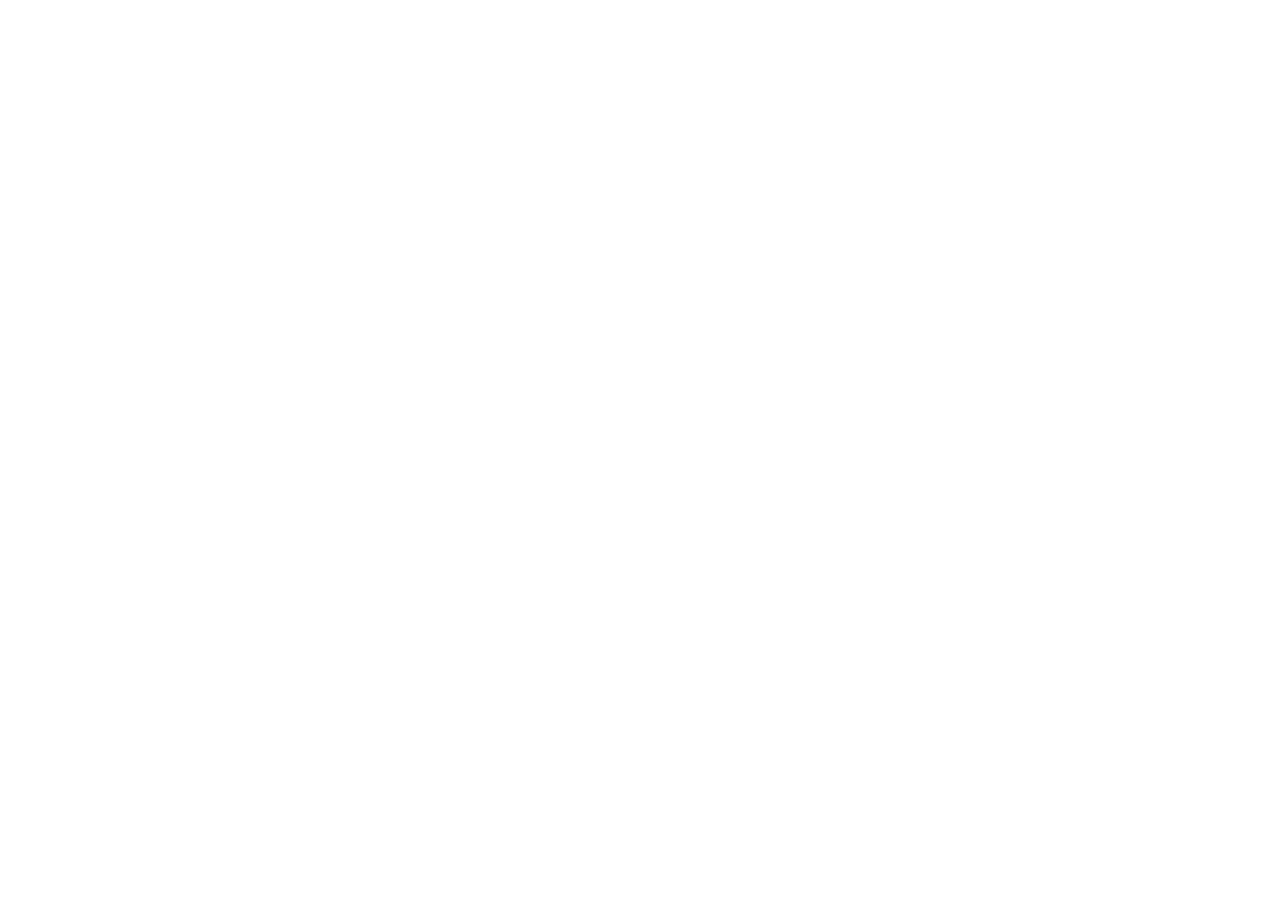
==== index.html @ e9540179 "完成了登录和注册功能的开发" ====
<!DOCTYPE html>
<html lang="en">
<head>
    <meta charset="UTF-8">
    <meta http-equiv="X-UA-Compatible" content="IE=edge">
    <meta name="viewport" content="width=device-width, initial-scale=1.0">
    <title>Document</title>
</head>
<body>
    
</body>
</html>
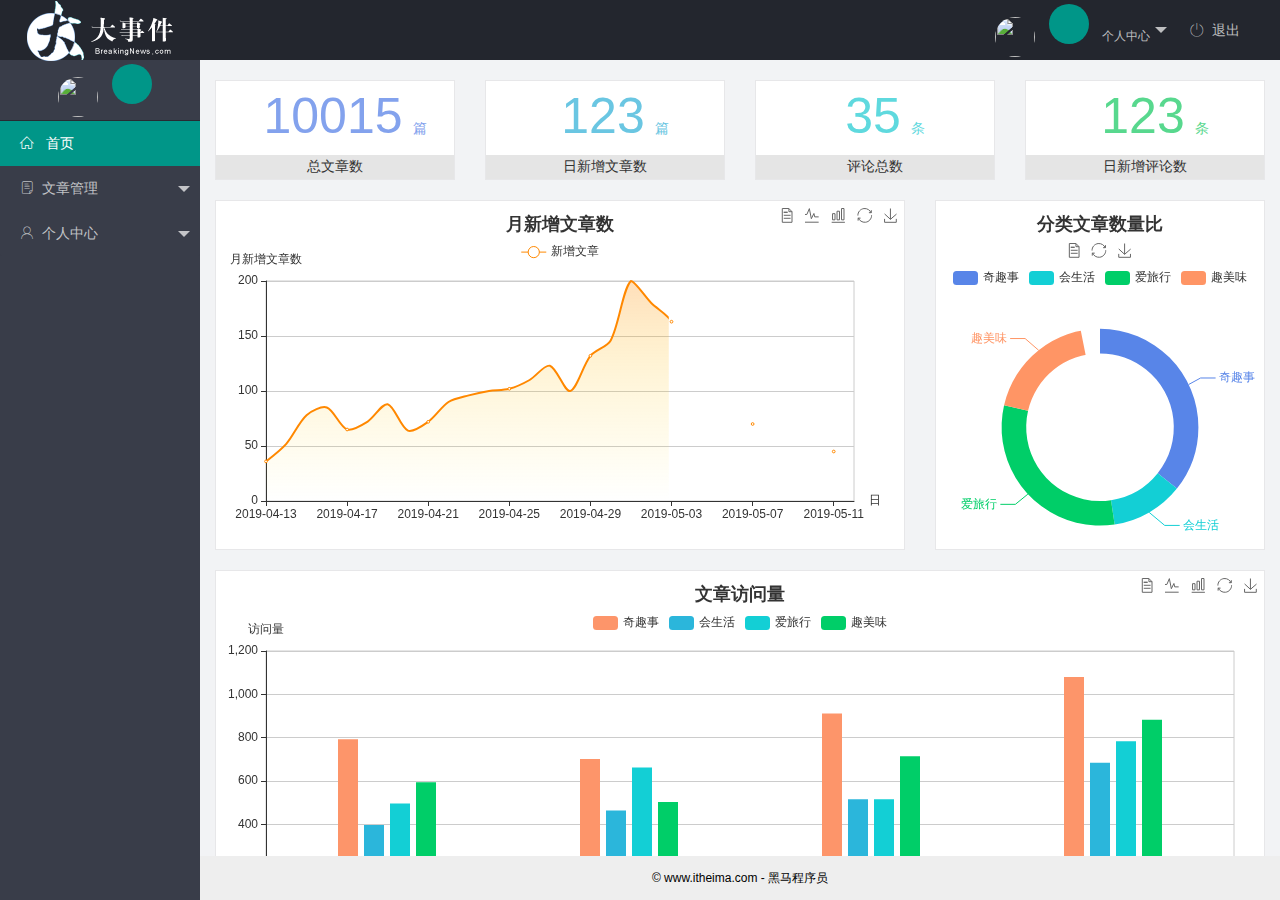
==== commit ee8717e5: "完成了后台主页开发功能" ====
--- a/index.html
+++ b/index.html
@@ -1,12 +1,100 @@
 <!DOCTYPE html>
 <html lang="en">
+
 <head>
     <meta charset="UTF-8">
     <meta http-equiv="X-UA-Compatible" content="IE=edge">
     <meta name="viewport" content="width=device-width, initial-scale=1.0">
-    <title>Document</title>
+    <title>后台主页</title>
+    <!-- 引入字体图标样式表 -->
+    <link rel="stylesheet" href="/assets/fonts/iconfont.css" />
+    <!-- 导入layui的样式表 -->
+    <link rel="stylesheet" href="/assets/lib/layui/css/layui.css" />
+    <!-- 导入自己的样式表 -->
+    <link rel="stylesheet" href="/assets/css/index.css" />
 </head>
+
 <body>
-    
+    <div class="layui-layout layui-layout-admin">
+        <div class="layui-header">
+            <div class="layui-logo ">
+                <img src="/assets/images/logo.png" alt="" />
+            </div>
+            <!-- 头部区域（可配合layui 已有的水平导航） -->
+            <ul class="layui-nav layui-layout-right">
+                <li class="layui-nav-item layui-hide layui-show-md-inline-block">
+                    <a href="javascript:;" class="userinfo">
+                        <img src="//tva1.sinaimg.cn/crop.0.0.118.118.180/5db11ff4gw1e77d3nqrv8j203b03cweg.jpg"
+                            class="layui-nav-img">
+                            <span class="text-avatar"></span>
+                        个人中心
+                    </a>
+                    <dl class="layui-nav-child">
+                        <dd><a href="">基本资料</a></dd>
+                        <dd><a href="">更换头像</a></dd>
+                        <dd><a href="">重置密码</a></dd>
+                    </dl>
+                </li>
+                <li class="layui-nav-item" lay-header-event="menuRight" lay-unselect>
+                    <a href="javascript:;" id="btnLogout"> <span class="iconfont icon-tuichu"></span>退出</a>
+                </li>
+            </ul>
+        </div>
+
+        <div class="layui-side layui-bg-black">
+            <div class="layui-side-scroll">
+                <!-- 一定要放到里面 -->
+                <div href="javascript:;" class="userinfo">
+                    <img src="//tva1.sinaimg.cn/crop.0.0.118.118.180/5db11ff4gw1e77d3nqrv8j203b03cweg.jpg"
+                        class="layui-nav-img">
+                        <span class="text-avatar"></span>
+                    <span id="welcome"></span>
+                </div> 
+                <!-- 左侧导航区域（可配合layui已有的垂直导航） -->
+                <ul class="layui-nav layui-nav-tree" lay-shrink="all">
+                    <li class="layui-nav-item layui-this">
+                        <a href="/home/dashboard.html" target="fm">
+                            <span class="iconfont icon-home"></span>
+                            首页</a>
+                    </li>
+                    <li class="layui-nav-item">
+                        <a class="" href="javascript:;"><span class="iconfont icon-16"></span>文章管理</a>
+                        <dl class="layui-nav-child">
+                            <dd><a href="javascript:;"><i class="layui-icon layui-icon-app"></i> 文章类别</a></dd>
+                            <dd><a href="javascript:;"><i class="layui-icon layui-icon-app"></i> 文章列表</a></dd>
+                            <dd><a href="javascript:;"><i class="layui-icon layui-icon-app"></i> 发表文章</a></dd>
+                        </dl>
+                    </li>
+                    <li class="layui-nav-item">
+                        <a href="javascript:;"><span class="iconfont icon-user"></span>个人中心</a>
+                        <dl class="layui-nav-child">
+                            <dd><a href="javascript:;"><i class="layui-icon layui-icon-app"></i> 基本资料</a></dd>
+                            <dd><a href="javascript:;"><i class="layui-icon layui-icon-app"></i> 更换头像</a></dd>
+                            <dd><a href="javascript:;"><i class="layui-icon layui-icon-app"></i> 重置密码</a></dd>
+                        </dl>
+                    </li>
+                </ul>
+            </div>
+        </div>
+
+        <div class="layui-body">
+            <!-- 内容主体区域 -->
+            <iframe name="fm" src="/home/dashboard.html" frameborder="0"></iframe>
+        </div>
+
+        <div class="layui-footer">
+            <!-- 底部固定区域 -->
+            © www.itheima.com - 黑马程序员
+        </div>
+    </div>
+    <!-- 导入layui的js 脚本支持 -->
+    <script src="/assets/lib/layui/layui.all.js"></script>
+    <!-- 导入jquery.js -->
+    <script src="/assets/lib/jquery.js"></script>
+    <!-- 导入baseAPI.JS -->
+    <script src="/assets/js/baseAPI.js"></script>
+    <!-- 导入自己的js -->
+    <script src="/assets/js/index.js"></script>
 </body>
+
 </html>--- a/assets/fonts/iconfont.css
+++ b/assets/fonts/iconfont.css
@@ -0,0 +1,37 @@
+@font-face {font-family: "iconfont";
+  src: url('iconfont.eot?t=1576139966484'); /* IE9 */
+  src: url('iconfont.eot?t=1576139966484#iefix') format('embedded-opentype'), /* IE6-IE8 */
+  url('[data-uri]') format('woff2'),
+  url('iconfont.woff?t=1576139966484') format('woff'),
+  url('iconfont.ttf?t=1576139966484') format('truetype'), /* chrome, firefox, opera, Safari, Android, iOS 4.2+ */
+  url('iconfont.svg?t=1576139966484#iconfont') format('svg'); /* iOS 4.1- */
+}
+
+.iconfont {
+  font-family: "iconfont" !important;
+  font-size: 16px;
+  font-style: normal;
+  -webkit-font-smoothing: antialiased;
+  -moz-osx-font-smoothing: grayscale;
+}
+
+.icon-home:before {
+  content: "\e6a9";
+}
+
+.icon-user:before {
+  content: "\e614";
+}
+
+.icon-pinglun:before {
+  content: "\e616";
+}
+
+.icon-tuichu:before {
+  content: "\e865";
+}
+
+.icon-16:before {
+  content: "\e615";
+}
+
--- a/assets/lib/layui/css/layui.css
+++ b/assets/lib/layui/css/layui.css
@@ -0,0 +1,2 @@
+/** layui-v2.5.5 MIT License By https://www.layui.com */
+ .layui-inline,img{display:inline-block;vertical-align:middle}h1,h2,h3,h4,h5,h6{font-weight:400}.layui-edge,.layui-header,.layui-inline,.layui-main{position:relative}.layui-body,.layui-edge,.layui-elip{overflow:hidden}.layui-btn,.layui-edge,.layui-inline,img{vertical-align:middle}.layui-btn,.layui-disabled,.layui-icon,.layui-unselect{-moz-user-select:none;-webkit-user-select:none;-ms-user-select:none}.layui-elip,.layui-form-checkbox span,.layui-form-pane .layui-form-label{text-overflow:ellipsis;white-space:nowrap}.layui-breadcrumb,.layui-tree-btnGroup{visibility:hidden}blockquote,body,button,dd,div,dl,dt,form,h1,h2,h3,h4,h5,h6,input,li,ol,p,pre,td,textarea,th,ul{margin:0;padding:0;-webkit-tap-highlight-color:rgba(0,0,0,0)}a:active,a:hover{outline:0}img{border:none}li{list-style:none}table{border-collapse:collapse;border-spacing:0}h4,h5,h6{font-size:100%}button,input,optgroup,option,select,textarea{font-family:inherit;font-size:inherit;font-style:inherit;font-weight:inherit;outline:0}pre{white-space:pre-wrap;white-space:-moz-pre-wrap;white-space:-pre-wrap;white-space:-o-pre-wrap;word-wrap:break-word}body{line-height:24px;font:14px Helvetica Neue,Helvetica,PingFang SC,Tahoma,Arial,sans-serif}hr{height:1px;margin:10px 0;border:0;clear:both}a{color:#333;text-decoration:none}a:hover{color:#777}a cite{font-style:normal;*cursor:pointer}.layui-border-box,.layui-border-box *{box-sizing:border-box}.layui-box,.layui-box *{box-sizing:content-box}.layui-clear{clear:both;*zoom:1}.layui-clear:after{content:'\20';clear:both;*zoom:1;display:block;height:0}.layui-inline{*display:inline;*zoom:1}.layui-edge{display:inline-block;width:0;height:0;border-width:6px;border-style:dashed;border-color:transparent}.layui-edge-top{top:-4px;border-bottom-color:#999;border-bottom-style:solid}.layui-edge-right{border-left-color:#999;border-left-style:solid}.layui-edge-bottom{top:2px;border-top-color:#999;border-top-style:solid}.layui-edge-left{border-right-color:#999;border-right-style:solid}.layui-disabled,.layui-disabled:hover{color:#d2d2d2!important;cursor:not-allowed!important}.layui-circle{border-radius:100%}.layui-show{display:block!important}.layui-hide{display:none!important}@font-face{font-family:layui-icon;src:url(../font/iconfont.eot?v=250);src:url(../font/iconfont.eot?v=250#iefix) format('embedded-opentype'),url(../font/iconfont.woff2?v=250) format('woff2'),url(../font/iconfont.woff?v=250) format('woff'),url(../font/iconfont.ttf?v=250) format('truetype'),url(../font/iconfont.svg?v=250#layui-icon) format('svg')}.layui-icon{font-family:layui-icon!important;font-size:16px;font-style:normal;-webkit-font-smoothing:antialiased;-moz-osx-font-smoothing:grayscale}.layui-icon-reply-fill:before{content:"\e611"}.layui-icon-set-fill:before{content:"\e614"}.layui-icon-menu-fill:before{content:"\e60f"}.layui-icon-search:before{content:"\e615"}.layui-icon-share:before{content:"\e641"}.layui-icon-set-sm:before{content:"\e620"}.layui-icon-engine:before{content:"\e628"}.layui-icon-close:before{content:"\1006"}.layui-icon-close-fill:before{content:"\1007"}.layui-icon-chart-screen:before{content:"\e629"}.layui-icon-star:before{content:"\e600"}.layui-icon-circle-dot:before{content:"\e617"}.layui-icon-chat:before{content:"\e606"}.layui-icon-release:before{content:"\e609"}.layui-icon-list:before{content:"\e60a"}.layui-icon-chart:before{content:"\e62c"}.layui-icon-ok-circle:before{content:"\1005"}.layui-icon-layim-theme:before{content:"\e61b"}.layui-icon-table:before{content:"\e62d"}.layui-icon-right:before{content:"\e602"}.layui-icon-left:before{content:"\e603"}.layui-icon-cart-simple:before{content:"\e698"}.layui-icon-face-cry:before{content:"\e69c"}.layui-icon-face-smile:before{content:"\e6af"}.layui-icon-survey:before{content:"\e6b2"}.layui-icon-tree:before{content:"\e62e"}.layui-icon-upload-circle:before{content:"\e62f"}.layui-icon-add-circle:before{content:"\e61f"}.layui-icon-download-circle:before{content:"\e601"}.layui-icon-templeate-1:before{content:"\e630"}.layui-icon-util:before{content:"\e631"}.layui-icon-face-surprised:before{content:"\e664"}.layui-icon-edit:before{content:"\e642"}.layui-icon-speaker:before{content:"\e645"}.layui-icon-down:before{content:"\e61a"}.layui-icon-file:before{content:"\e621"}.layui-icon-layouts:before{content:"\e632"}.layui-icon-rate-half:before{content:"\e6c9"}.layui-icon-add-circle-fine:before{content:"\e608"}.layui-icon-prev-circle:before{content:"\e633"}.layui-icon-read:before{content:"\e705"}.layui-icon-404:before{content:"\e61c"}.layui-icon-carousel:before{content:"\e634"}.layui-icon-help:before{content:"\e607"}.layui-icon-code-circle:before{content:"\e635"}.layui-icon-water:before{content:"\e636"}.layui-icon-username:before{content:"\e66f"}.layui-icon-find-fill:before{content:"\e670"}.layui-icon-about:before{content:"\e60b"}.layui-icon-location:before{content:"\e715"}.layui-icon-up:before{content:"\e619"}.layui-icon-pause:before{content:"\e651"}.layui-icon-date:before{content:"\e637"}.layui-icon-layim-uploadfile:before{content:"\e61d"}.layui-icon-delete:before{content:"\e640"}.layui-icon-play:before{content:"\e652"}.layui-icon-top:before{content:"\e604"}.layui-icon-friends:before{content:"\e612"}.layui-icon-refresh-3:before{content:"\e9aa"}.layui-icon-ok:before{content:"\e605"}.layui-icon-layer:before{content:"\e638"}.layui-icon-face-smile-fine:before{content:"\e60c"}.layui-icon-dollar:before{content:"\e659"}.layui-icon-group:before{content:"\e613"}.layui-icon-layim-download:before{content:"\e61e"}.layui-icon-picture-fine:before{content:"\e60d"}.layui-icon-link:before{content:"\e64c"}.layui-icon-diamond:before{content:"\e735"}.layui-icon-log:before{content:"\e60e"}.layui-icon-rate-solid:before{content:"\e67a"}.layui-icon-fonts-del:before{content:"\e64f"}.layui-icon-unlink:before{content:"\e64d"}.layui-icon-fonts-clear:before{content:"\e639"}.layui-icon-triangle-r:before{content:"\e623"}.layui-icon-circle:before{content:"\e63f"}.layui-icon-radio:before{content:"\e643"}.layui-icon-align-center:before{content:"\e647"}.layui-icon-align-right:before{content:"\e648"}.layui-icon-align-left:before{content:"\e649"}.layui-icon-loading-1:before{content:"\e63e"}.layui-icon-return:before{content:"\e65c"}.layui-icon-fonts-strong:before{content:"\e62b"}.layui-icon-upload:before{content:"\e67c"}.layui-icon-dialogue:before{content:"\e63a"}.layui-icon-video:before{content:"\e6ed"}.layui-icon-headset:before{content:"\e6fc"}.layui-icon-cellphone-fine:before{content:"\e63b"}.layui-icon-add-1:before{content:"\e654"}.layui-icon-face-smile-b:before{content:"\e650"}.layui-icon-fonts-html:before{content:"\e64b"}.layui-icon-form:before{content:"\e63c"}.layui-icon-cart:before{content:"\e657"}.layui-icon-camera-fill:before{content:"\e65d"}.layui-icon-tabs:before{content:"\e62a"}.layui-icon-fonts-code:before{content:"\e64e"}.layui-icon-fire:before{content:"\e756"}.layui-icon-set:before{content:"\e716"}.layui-icon-fonts-u:before{content:"\e646"}.layui-icon-triangle-d:before{content:"\e625"}.layui-icon-tips:before{content:"\e702"}.layui-icon-picture:before{content:"\e64a"}.layui-icon-more-vertical:before{content:"\e671"}.layui-icon-flag:before{content:"\e66c"}.layui-icon-loading:before{content:"\e63d"}.layui-icon-fonts-i:before{content:"\e644"}.layui-icon-refresh-1:before{content:"\e666"}.layui-icon-rmb:before{content:"\e65e"}.layui-icon-home:before{content:"\e68e"}.layui-icon-user:before{content:"\e770"}.layui-icon-notice:before{content:"\e667"}.layui-icon-login-weibo:before{content:"\e675"}.layui-icon-voice:before{content:"\e688"}.layui-icon-upload-drag:before{content:"\e681"}.layui-icon-login-qq:before{content:"\e676"}.layui-icon-snowflake:before{content:"\e6b1"}.layui-icon-file-b:before{content:"\e655"}.layui-icon-template:before{content:"\e663"}.layui-icon-auz:before{content:"\e672"}.layui-icon-console:before{content:"\e665"}.layui-icon-app:before{content:"\e653"}.layui-icon-prev:before{content:"\e65a"}.layui-icon-website:before{content:"\e7ae"}.layui-icon-next:before{content:"\e65b"}.layui-icon-component:before{content:"\e857"}.layui-icon-more:before{content:"\e65f"}.layui-icon-login-wechat:before{content:"\e677"}.layui-icon-shrink-right:before{content:"\e668"}.layui-icon-spread-left:before{content:"\e66b"}.layui-icon-camera:before{content:"\e660"}.layui-icon-note:before{content:"\e66e"}.layui-icon-refresh:before{content:"\e669"}.layui-icon-female:before{content:"\e661"}.layui-icon-male:before{content:"\e662"}.layui-icon-password:before{content:"\e673"}.layui-icon-senior:before{content:"\e674"}.layui-icon-theme:before{content:"\e66a"}.layui-icon-tread:before{content:"\e6c5"}.layui-icon-praise:before{content:"\e6c6"}.layui-icon-star-fill:before{content:"\e658"}.layui-icon-rate:before{content:"\e67b"}.layui-icon-template-1:before{content:"\e656"}.layui-icon-vercode:before{content:"\e679"}.layui-icon-cellphone:before{content:"\e678"}.layui-icon-screen-full:before{content:"\e622"}.layui-icon-screen-restore:before{content:"\e758"}.layui-icon-cols:before{content:"\e610"}.layui-icon-export:before{content:"\e67d"}.layui-icon-print:before{content:"\e66d"}.layui-icon-slider:before{content:"\e714"}.layui-icon-addition:before{content:"\e624"}.layui-icon-subtraction:before{content:"\e67e"}.layui-icon-service:before{content:"\e626"}.layui-icon-transfer:before{content:"\e691"}.layui-main{width:1140px;margin:0 auto}.layui-header{z-index:1000;height:60px}.layui-header a:hover{transition:all .5s;-webkit-transition:all .5s}.layui-side{position:fixed;left:0;top:0;bottom:0;z-index:999;width:200px;overflow-x:hidden}.layui-side-scroll{position:relative;width:220px;height:100%;overflow-x:hidden}.layui-body{position:absolute;left:200px;right:0;top:0;bottom:0;z-index:998;width:auto;overflow-y:auto;box-sizing:border-box}.layui-layout-body{overflow:hidden}.layui-layout-admin .layui-header{background-color:#23262E}.layui-layout-admin .layui-side{top:60px;width:200px;overflow-x:hidden}.layui-layout-admin .layui-body{position:fixed;top:60px;bottom:44px}.layui-layout-admin .layui-main{width:auto;margin:0 15px}.layui-layout-admin .layui-footer{position:fixed;left:200px;right:0;bottom:0;height:44px;line-height:44px;padding:0 15px;background-color:#eee}.layui-layout-admin .layui-logo{position:absolute;left:0;top:0;width:200px;height:100%;line-height:60px;text-align:center;color:#009688;font-size:16px}.layui-layout-admin .layui-header .layui-nav{background:0 0}.layui-layout-left{position:absolute!important;left:200px;top:0}.layui-layout-right{position:absolute!important;right:0;top:0}.layui-container{position:relative;margin:0 auto;padding:0 15px;box-sizing:border-box}.layui-fluid{position:relative;margin:0 auto;padding:0 15px}.layui-row:after,.layui-row:before{content:'';display:block;clear:both}.layui-col-lg1,.layui-col-lg10,.layui-col-lg11,.layui-col-lg12,.layui-col-lg2,.layui-col-lg3,.layui-col-lg4,.layui-col-lg5,.layui-col-lg6,.layui-col-lg7,.layui-col-lg8,.layui-col-lg9,.layui-col-md1,.layui-col-md10,.layui-col-md11,.layui-col-md12,.layui-col-md2,.layui-col-md3,.layui-col-md4,.layui-col-md5,.layui-col-md6,.layui-col-md7,.layui-col-md8,.layui-col-md9,.layui-col-sm1,.layui-col-sm10,.layui-col-sm11,.layui-col-sm12,.layui-col-sm2,.layui-col-sm3,.layui-col-sm4,.layui-col-sm5,.layui-col-sm6,.layui-col-sm7,.layui-col-sm8,.layui-col-sm9,.layui-col-xs1,.layui-col-xs10,.layui-col-xs11,.layui-col-xs12,.layui-col-xs2,.layui-col-xs3,.layui-col-xs4,.layui-col-xs5,.layui-col-xs6,.layui-col-xs7,.layui-col-xs8,.layui-col-xs9{position:relative;display:block;box-sizing:border-box}.layui-col-xs1,.layui-col-xs10,.layui-col-xs11,.layui-col-xs12,.layui-col-xs2,.layui-col-xs3,.layui-col-xs4,.layui-col-xs5,.layui-col-xs6,.layui-col-xs7,.layui-col-xs8,.layui-col-xs9{float:left}.layui-col-xs1{width:8.33333333%}.layui-col-xs2{width:16.66666667%}.layui-col-xs3{width:25%}.layui-col-xs4{width:33.33333333%}.layui-col-xs5{width:41.66666667%}.layui-col-xs6{width:50%}.layui-col-xs7{width:58.33333333%}.layui-col-xs8{width:66.66666667%}.layui-col-xs9{width:75%}.layui-col-xs10{width:83.33333333%}.layui-col-xs11{width:91.66666667%}.layui-col-xs12{width:100%}.layui-col-xs-offset1{margin-left:8.33333333%}.layui-col-xs-offset2{margin-left:16.66666667%}.layui-col-xs-offset3{margin-left:25%}.layui-col-xs-offset4{margin-left:33.33333333%}.layui-col-xs-offset5{margin-left:41.66666667%}.layui-col-xs-offset6{margin-left:50%}.layui-col-xs-offset7{margin-left:58.33333333%}.layui-col-xs-offset8{margin-left:66.66666667%}.layui-col-xs-offset9{margin-left:75%}.layui-col-xs-offset10{margin-left:83.33333333%}.layui-col-xs-offset11{margin-left:91.66666667%}.layui-col-xs-offset12{margin-left:100%}@media screen and (max-width:768px){.layui-hide-xs{display:none!important}.layui-show-xs-block{display:block!important}.layui-show-xs-inline{display:inline!important}.layui-show-xs-inline-block{display:inline-block!important}}@media screen and (min-width:768px){.layui-container{width:750px}.layui-hide-sm{display:none!important}.layui-show-sm-block{display:block!important}.layui-show-sm-inline{display:inline!important}.layui-show-sm-inline-block{display:inline-block!important}.layui-col-sm1,.layui-col-sm10,.layui-col-sm11,.layui-col-sm12,.layui-col-sm2,.layui-col-sm3,.layui-col-sm4,.layui-col-sm5,.layui-col-sm6,.layui-col-sm7,.layui-col-sm8,.layui-col-sm9{float:left}.layui-col-sm1{width:8.33333333%}.layui-col-sm2{width:16.66666667%}.layui-col-sm3{width:25%}.layui-col-sm4{width:33.33333333%}.layui-col-sm5{width:41.66666667%}.layui-col-sm6{width:50%}.layui-col-sm7{width:58.33333333%}.layui-col-sm8{width:66.66666667%}.layui-col-sm9{width:75%}.layui-col-sm10{width:83.33333333%}.layui-col-sm11{width:91.66666667%}.layui-col-sm12{width:100%}.layui-col-sm-offset1{margin-left:8.33333333%}.layui-col-sm-offset2{margin-left:16.66666667%}.layui-col-sm-offset3{margin-left:25%}.layui-col-sm-offset4{margin-left:33.33333333%}.layui-col-sm-offset5{margin-left:41.66666667%}.layui-col-sm-offset6{margin-left:50%}.layui-col-sm-offset7{margin-left:58.33333333%}.layui-col-sm-offset8{margin-left:66.66666667%}.layui-col-sm-offset9{margin-left:75%}.layui-col-sm-offset10{margin-left:83.33333333%}.layui-col-sm-offset11{margin-left:91.66666667%}.layui-col-sm-offset12{margin-left:100%}}@media screen and (min-width:992px){.layui-container{width:970px}.layui-hide-md{display:none!important}.layui-show-md-block{display:block!important}.layui-show-md-inline{display:inline!important}.layui-show-md-inline-block{display:inline-block!important}.layui-col-md1,.layui-col-md10,.layui-col-md11,.layui-col-md12,.layui-col-md2,.layui-col-md3,.layui-col-md4,.layui-col-md5,.layui-col-md6,.layui-col-md7,.layui-col-md8,.layui-col-md9{float:left}.layui-col-md1{width:8.33333333%}.layui-col-md2{width:16.66666667%}.layui-col-md3{width:25%}.layui-col-md4{width:33.33333333%}.layui-col-md5{width:41.66666667%}.layui-col-md6{width:50%}.layui-col-md7{width:58.33333333%}.layui-col-md8{width:66.66666667%}.layui-col-md9{width:75%}.layui-col-md10{width:83.33333333%}.layui-col-md11{width:91.66666667%}.layui-col-md12{width:100%}.layui-col-md-offset1{margin-left:8.33333333%}.layui-col-md-offset2{margin-left:16.66666667%}.layui-col-md-offset3{margin-left:25%}.layui-col-md-offset4{margin-left:33.33333333%}.layui-col-md-offset5{margin-left:41.66666667%}.layui-col-md-offset6{margin-left:50%}.layui-col-md-offset7{margin-left:58.33333333%}.layui-col-md-offset8{margin-left:66.66666667%}.layui-col-md-offset9{margin-left:75%}.layui-col-md-offset10{margin-left:83.33333333%}.layui-col-md-offset11{margin-left:91.66666667%}.layui-col-md-offset12{margin-left:100%}}@media screen and (min-width:1200px){.layui-container{width:1170px}.layui-hide-lg{display:none!important}.layui-show-lg-block{display:block!important}.layui-show-lg-inline{display:inline!important}.layui-show-lg-inline-block{display:inline-block!important}.layui-col-lg1,.layui-col-lg10,.layui-col-lg11,.layui-col-lg12,.layui-col-lg2,.layui-col-lg3,.layui-col-lg4,.layui-col-lg5,.layui-col-lg6,.layui-col-lg7,.layui-col-lg8,.layui-col-lg9{float:left}.layui-col-lg1{width:8.33333333%}.layui-col-lg2{width:16.66666667%}.layui-col-lg3{width:25%}.layui-col-lg4{width:33.33333333%}.layui-col-lg5{width:41.66666667%}.layui-col-lg6{width:50%}.layui-col-lg7{width:58.33333333%}.layui-col-lg8{width:66.66666667%}.layui-col-lg9{width:75%}.layui-col-lg10{width:83.33333333%}.layui-col-lg11{width:91.66666667%}.layui-col-lg12{width:100%}.layui-col-lg-offset1{margin-left:8.33333333%}.layui-col-lg-offset2{margin-left:16.66666667%}.layui-col-lg-offset3{margin-left:25%}.layui-col-lg-offset4{margin-left:33.33333333%}.layui-col-lg-offset5{margin-left:41.66666667%}.layui-col-lg-offset6{margin-left:50%}.layui-col-lg-offset7{margin-left:58.33333333%}.layui-col-lg-offset8{margin-left:66.66666667%}.layui-col-lg-offset9{margin-left:75%}.layui-col-lg-offset10{margin-left:83.33333333%}.layui-col-lg-offset11{margin-left:91.66666667%}.layui-col-lg-offset12{margin-left:100%}}.layui-col-space1{margin:-.5px}.layui-col-space1>*{padding:.5px}.layui-col-space3{margin:-1.5px}.layui-col-space3>*{padding:1.5px}.layui-col-space5{margin:-2.5px}.layui-col-space5>*{padding:2.5px}.layui-col-space8{margin:-3.5px}.layui-col-space8>*{padding:3.5px}.layui-col-space10{margin:-5px}.layui-col-space10>*{padding:5px}.layui-col-space12{margin:-6px}.layui-col-space12>*{padding:6px}.layui-col-space15{margin:-7.5px}.layui-col-space15>*{padding:7.5px}.layui-col-space18{margin:-9px}.layui-col-space18>*{padding:9px}.layui-col-space20{margin:-10px}.layui-col-space20>*{padding:10px}.layui-col-space22{margin:-11px}.layui-col-space22>*{padding:11px}.layui-col-space25{margin:-12.5px}.layui-col-space25>*{padding:12.5px}.layui-col-space30{margin:-15px}.layui-col-space30>*{padding:15px}.layui-btn,.layui-input,.layui-select,.layui-textarea,.layui-upload-button{outline:0;-webkit-appearance:none;transition:all .3s;-webkit-transition:all .3s;box-sizing:border-box}.layui-elem-quote{margin-bottom:10px;padding:15px;line-height:22px;border-left:5px solid #009688;border-radius:0 2px 2px 0;background-color:#f2f2f2}.layui-quote-nm{border-style:solid;border-width:1px 1px 1px 5px;background:0 0}.layui-elem-field{margin-bottom:10px;padding:0;border-width:1px;border-style:solid}.layui-elem-field legend{margin-left:20px;padding:0 10px;font-size:20px;font-weight:300}.layui-field-title{margin:10px 0 20px;border-width:1px 0 0}.layui-field-box{padding:10px 15px}.layui-field-title .layui-field-box{padding:10px 0}.layui-progress{position:relative;height:6px;border-radius:20px;background-color:#e2e2e2}.layui-progress-bar{position:absolute;left:0;top:0;width:0;max-width:100%;height:6px;border-radius:20px;text-align:right;background-color:#5FB878;transition:all .3s;-webkit-transition:all .3s}.layui-progress-big,.layui-progress-big .layui-progress-bar{height:18px;line-height:18px}.layui-progress-text{position:relative;top:-20px;line-height:18px;font-size:12px;color:#666}.layui-progress-big .layui-progress-text{position:static;padding:0 10px;color:#fff}.layui-collapse{border-width:1px;border-style:solid;border-radius:2px}.layui-colla-content,.layui-colla-item{border-top-width:1px;border-top-style:solid}.layui-colla-item:first-child{border-top:none}.layui-colla-title{position:relative;height:42px;line-height:42px;padding:0 15px 0 35px;color:#333;background-color:#f2f2f2;cursor:pointer;font-size:14px;overflow:hidden}.layui-colla-content{display:none;padding:10px 15px;line-height:22px;color:#666}.layui-colla-icon{position:absolute;left:15px;top:0;font-size:14px}.layui-card{margin-bottom:15px;border-radius:2px;background-color:#fff;box-shadow:0 1px 2px 0 rgba(0,0,0,.05)}.layui-card:last-child{margin-bottom:0}.layui-card-header{position:relative;height:42px;line-height:42px;padding:0 15px;border-bottom:1px solid #f6f6f6;color:#333;border-radius:2px 2px 0 0;font-size:14px}.layui-bg-black,.layui-bg-blue,.layui-bg-cyan,.layui-bg-green,.layui-bg-orange,.layui-bg-red{color:#fff!important}.layui-card-body{position:relative;padding:10px 15px;line-height:24px}.layui-card-body[pad15]{padding:15px}.layui-card-body[pad20]{padding:20px}.layui-card-body .layui-table{margin:5px 0}.layui-card .layui-tab{margin:0}.layui-panel-window{position:relative;padding:15px;border-radius:0;border-top:5px solid #E6E6E6;background-color:#fff}.layui-auxiliar-moving{position:fixed;left:0;right:0;top:0;bottom:0;width:100%;height:100%;background:0 0;z-index:9999999999}.layui-form-label,.layui-form-mid,.layui-form-select,.layui-input-block,.layui-input-inline,.layui-textarea{position:relative}.layui-bg-red{background-color:#FF5722!important}.layui-bg-orange{background-color:#FFB800!important}.layui-bg-green{background-color:#009688!important}.layui-bg-cyan{background-color:#2F4056!important}.layui-bg-blue{background-color:#1E9FFF!important}.layui-bg-black{background-color:#393D49!important}.layui-bg-gray{background-color:#eee!important;color:#666!important}.layui-badge-rim,.layui-colla-content,.layui-colla-item,.layui-collapse,.layui-elem-field,.layui-form-pane .layui-form-item[pane],.layui-form-pane .layui-form-label,.layui-input,.layui-layedit,.layui-layedit-tool,.layui-quote-nm,.layui-select,.layui-tab-bar,.layui-tab-card,.layui-tab-title,.layui-tab-title .layui-this:after,.layui-textarea{border-color:#e6e6e6}.layui-timeline-item:before,hr{background-color:#e6e6e6}.layui-text{line-height:22px;font-size:14px;color:#666}.layui-text h1,.layui-text h2,.layui-text h3{font-weight:500;color:#333}.layui-text h1{font-size:30px}.layui-text h2{font-size:24px}.layui-text h3{font-size:18px}.layui-text a:not(.layui-btn){color:#01AAED}.layui-text a:not(.layui-btn):hover{text-decoration:underline}.layui-text ul{padding:5px 0 5px 15px}.layui-text ul li{margin-top:5px;list-style-type:disc}.layui-text em,.layui-word-aux{color:#999!important;padding:0 5px!important}.layui-btn{display:inline-block;height:38px;line-height:38px;padding:0 18px;background-color:#009688;color:#fff;white-space:nowrap;text-align:center;font-size:14px;border:none;border-radius:2px;cursor:pointer}.layui-btn:hover{opacity:.8;filter:alpha(opacity=80);color:#fff}.layui-btn:active{opacity:1;filter:alpha(opacity=100)}.layui-btn+.layui-btn{margin-left:10px}.layui-btn-container{font-size:0}.layui-btn-container .layui-btn{margin-right:10px;margin-bottom:10px}.layui-btn-container .layui-btn+.layui-btn{margin-left:0}.layui-table .layui-btn-container .layui-btn{margin-bottom:9px}.layui-btn-radius{border-radius:100px}.layui-btn .layui-icon{margin-right:3px;font-size:18px;vertical-align:bottom;vertical-align:middle\9}.layui-btn-primary{border:1px solid #C9C9C9;background-color:#fff;color:#555}.layui-btn-primary:hover{border-color:#009688;color:#333}.layui-btn-normal{background-color:#1E9FFF}.layui-btn-warm{background-color:#FFB800}.layui-btn-danger{background-color:#FF5722}.layui-btn-checked{background-color:#5FB878}.layui-btn-disabled,.layui-btn-disabled:active,.layui-btn-disabled:hover{border:1px solid #e6e6e6;background-color:#FBFBFB;color:#C9C9C9;cursor:not-allowed;opacity:1}.layui-btn-lg{height:44px;line-height:44px;padding:0 25px;font-size:16px}.layui-btn-sm{height:30px;line-height:30px;padding:0 10px;font-size:12px}.layui-btn-sm i{font-size:16px!important}.layui-btn-xs{height:22px;line-height:22px;padding:0 5px;font-size:12px}.layui-btn-xs i{font-size:14px!important}.layui-btn-group{display:inline-block;vertical-align:middle;font-size:0}.layui-btn-group .layui-btn{margin-left:0!important;margin-right:0!important;border-left:1px solid rgba(255,255,255,.5);border-radius:0}.layui-btn-group .layui-btn-primary{border-left:none}.layui-btn-group .layui-btn-primary:hover{border-color:#C9C9C9;color:#009688}.layui-btn-group .layui-btn:first-child{border-left:none;border-radius:2px 0 0 2px}.layui-btn-group .layui-btn-primary:first-child{border-left:1px solid #c9c9c9}.layui-btn-group .layui-btn:last-child{border-radius:0 2px 2px 0}.layui-btn-group .layui-btn+.layui-btn{margin-left:0}.layui-btn-group+.layui-btn-group{margin-left:10px}.layui-btn-fluid{width:100%}.layui-input,.layui-select,.layui-textarea{height:38px;line-height:1.3;line-height:38px\9;border-width:1px;border-style:solid;background-color:#fff;border-radius:2px}.layui-input::-webkit-input-placeholder,.layui-select::-webkit-input-placeholder,.layui-textarea::-webkit-input-placeholder{line-height:1.3}.layui-input,.layui-textarea{display:block;width:100%;padding-left:10px}.layui-input:hover,.layui-textarea:hover{border-color:#D2D2D2!important}.layui-input:focus,.layui-textarea:focus{border-color:#C9C9C9!important}.layui-textarea{min-height:100px;height:auto;line-height:20px;padding:6px 10px;resize:vertical}.layui-select{padding:0 10px}.layui-form input[type=checkbox],.layui-form input[type=radio],.layui-form select{display:none}.layui-form [lay-ignore]{display:initial}.layui-form-item{margin-bottom:15px;clear:both;*zoom:1}.layui-form-item:after{content:'\20';clear:both;*zoom:1;display:block;height:0}.layui-form-label{float:left;display:block;padding:9px 15px;width:80px;font-weight:400;line-height:20px;text-align:right}.layui-form-label-col{display:block;float:none;padding:9px 0;line-height:20px;text-align:left}.layui-form-item .layui-inline{margin-bottom:5px;margin-right:10px}.layui-input-block{margin-left:110px;min-height:36px}.layui-input-inline{display:inline-block;vertical-align:middle}.layui-form-item .layui-input-inline{float:left;width:190px;margin-right:10px}.layui-form-text .layui-input-inline{width:auto}.layui-form-mid{float:left;display:block;padding:9px 0!important;line-height:20px;margin-right:10px}.layui-form-danger+.layui-form-select .layui-input,.layui-form-danger:focus{border-color:#FF5722!important}.layui-form-select .layui-input{padding-right:30px;cursor:pointer}.layui-form-select .layui-edge{position:absolute;right:10px;top:50%;margin-top:-3px;cursor:pointer;border-width:6px;border-top-color:#c2c2c2;border-top-style:solid;transition:all .3s;-webkit-transition:all .3s}.layui-form-select dl{display:none;position:absolute;left:0;top:42px;padding:5px 0;z-index:899;min-width:100%;border:1px solid #d2d2d2;max-height:300px;overflow-y:auto;background-color:#fff;border-radius:2px;box-shadow:0 2px 4px rgba(0,0,0,.12);box-sizing:border-box}.layui-form-select dl dd,.layui-form-select dl dt{padding:0 10px;line-height:36px;white-space:nowrap;overflow:hidden;text-overflow:ellipsis}.layui-form-select dl dt{font-size:12px;color:#999}.layui-form-select dl dd{cursor:pointer}.layui-form-select dl dd:hover{background-color:#f2f2f2;-webkit-transition:.5s all;transition:.5s all}.layui-form-select .layui-select-group dd{padding-left:20px}.layui-form-select dl dd.layui-select-tips{padding-left:10px!important;color:#999}.layui-form-select dl dd.layui-this{background-color:#5FB878;color:#fff}.layui-form-checkbox,.layui-form-select dl dd.layui-disabled{background-color:#fff}.layui-form-selected dl{display:block}.layui-form-checkbox,.layui-form-checkbox *,.layui-form-switch{display:inline-block;vertical-align:middle}.layui-form-selected .layui-edge{margin-top:-9px;-webkit-transform:rotate(180deg);transform:rotate(180deg);margin-top:-3px\9}:root .layui-form-selected .layui-edge{margin-top:-9px\0/IE9}.layui-form-selectup dl{top:auto;bottom:42px}.layui-select-none{margin:5px 0;text-align:center;color:#999}.layui-select-disabled .layui-disabled{border-color:#eee!important}.layui-select-disabled .layui-edge{border-top-color:#d2d2d2}.layui-form-checkbox{position:relative;height:30px;line-height:30px;margin-right:10px;padding-right:30px;cursor:pointer;font-size:0;-webkit-transition:.1s linear;transition:.1s linear;box-sizing:border-box}.layui-form-checkbox span{padding:0 10px;height:100%;font-size:14px;border-radius:2px 0 0 2px;background-color:#d2d2d2;color:#fff;overflow:hidden}.layui-form-checkbox:hover span{background-color:#c2c2c2}.layui-form-checkbox i{position:absolute;right:0;top:0;width:30px;height:28px;border:1px solid #d2d2d2;border-left:none;border-radius:0 2px 2px 0;color:#fff;font-size:20px;text-align:center}.layui-form-checkbox:hover i{border-color:#c2c2c2;color:#c2c2c2}.layui-form-checked,.layui-form-checked:hover{border-color:#5FB878}.layui-form-checked span,.layui-form-checked:hover span{background-color:#5FB878}.layui-form-checked i,.layui-form-checked:hover i{color:#5FB878}.layui-form-item .layui-form-checkbox{margin-top:4px}.layui-form-checkbox[lay-skin=primary]{height:auto!important;line-height:normal!important;min-width:18px;min-height:18px;border:none!important;margin-right:0;padding-left:28px;padding-right:0;background:0 0}.layui-form-checkbox[lay-skin=primary] span{padding-left:0;padding-right:15px;line-height:18px;background:0 0;color:#666}.layui-form-checkbox[lay-skin=primary] i{right:auto;left:0;width:16px;height:16px;line-height:16px;border:1px solid #d2d2d2;font-size:12px;border-radius:2px;background-color:#fff;-webkit-transition:.1s linear;transition:.1s linear}.layui-form-checkbox[lay-skin=primary]:hover i{border-color:#5FB878;color:#fff}.layui-form-checked[lay-skin=primary] i{border-color:#5FB878!important;background-color:#5FB878;color:#fff}.layui-checkbox-disbaled[lay-skin=primary] span{background:0 0!important;color:#c2c2c2}.layui-checkbox-disbaled[lay-skin=primary]:hover i{border-color:#d2d2d2}.layui-form-item .layui-form-checkbox[lay-skin=primary]{margin-top:10px}.layui-form-switch{position:relative;height:22px;line-height:22px;min-width:35px;padding:0 5px;margin-top:8px;border:1px solid #d2d2d2;border-radius:20px;cursor:pointer;background-color:#fff;-webkit-transition:.1s linear;transition:.1s linear}.layui-form-switch i{position:absolute;left:5px;top:3px;width:16px;height:16px;border-radius:20px;background-color:#d2d2d2;-webkit-transition:.1s linear;transition:.1s linear}.layui-form-switch em{position:relative;top:0;width:25px;margin-left:21px;padding:0!important;text-align:center!important;color:#999!important;font-style:normal!important;font-size:12px}.layui-form-onswitch{border-color:#5FB878;background-color:#5FB878}.layui-checkbox-disbaled,.layui-checkbox-disbaled i{border-color:#e2e2e2!important}.layui-form-onswitch i{left:100%;margin-left:-21px;background-color:#fff}.layui-form-onswitch em{margin-left:5px;margin-right:21px;color:#fff!important}.layui-checkbox-disbaled span{background-color:#e2e2e2!important}.layui-checkbox-disbaled:hover i{color:#fff!important}[lay-radio]{display:none}.layui-form-radio,.layui-form-radio *{display:inline-block;vertical-align:middle}.layui-form-radio{line-height:28px;margin:6px 10px 0 0;padding-right:10px;cursor:pointer;font-size:0}.layui-form-radio *{font-size:14px}.layui-form-radio>i{margin-right:8px;font-size:22px;color:#c2c2c2}.layui-form-radio>i:hover,.layui-form-radioed>i{color:#5FB878}.layui-radio-disbaled>i{color:#e2e2e2!important}.layui-form-pane .layui-form-label{width:110px;padding:8px 15px;height:38px;line-height:20px;border-width:1px;border-style:solid;border-radius:2px 0 0 2px;text-align:center;background-color:#FBFBFB;overflow:hidden;box-sizing:border-box}.layui-form-pane .layui-input-inline{margin-left:-1px}.layui-form-pane .layui-input-block{margin-left:110px;left:-1px}.layui-form-pane .layui-input{border-radius:0 2px 2px 0}.layui-form-pane .layui-form-text .layui-form-label{float:none;width:100%;border-radius:2px;box-sizing:border-box;text-align:left}.layui-form-pane .layui-form-text .layui-input-inline{display:block;margin:0;top:-1px;clear:both}.layui-form-pane .layui-form-text .layui-input-block{margin:0;left:0;top:-1px}.layui-form-pane .layui-form-text .layui-textarea{min-height:100px;border-radius:0 0 2px 2px}.layui-form-pane .layui-form-checkbox{margin:4px 0 4px 10px}.layui-form-pane .layui-form-radio,.layui-form-pane .layui-form-switch{margin-top:6px;margin-left:10px}.layui-form-pane .layui-form-item[pane]{position:relative;border-width:1px;border-style:solid}.layui-form-pane .layui-form-item[pane] .layui-form-label{position:absolute;left:0;top:0;height:100%;border-width:0 1px 0 0}.layui-form-pane .layui-form-item[pane] .layui-input-inline{margin-left:110px}@media screen and (max-width:450px){.layui-form-item .layui-form-label{text-overflow:ellipsis;overflow:hidden;white-space:nowrap}.layui-form-item .layui-inline{display:block;margin-right:0;margin-bottom:20px;clear:both}.layui-form-item .layui-inline:after{content:'\20';clear:both;display:block;height:0}.layui-form-item .layui-input-inline{display:block;float:none;left:-3px;width:auto;margin:0 0 10px 112px}.layui-form-item .layui-input-inline+.layui-form-mid{margin-left:110px;top:-5px;padding:0}.layui-form-item .layui-form-checkbox{margin-right:5px;margin-bottom:5px}}.layui-layedit{border-width:1px;border-style:solid;border-radius:2px}.layui-layedit-tool{padding:3px 5px;border-bottom-width:1px;border-bottom-style:solid;font-size:0}.layedit-tool-fixed{position:fixed;top:0;border-top:1px solid #e2e2e2}.layui-layedit-tool .layedit-tool-mid,.layui-layedit-tool .layui-icon{display:inline-block;vertical-align:middle;text-align:center;font-size:14px}.layui-layedit-tool .layui-icon{position:relative;width:32px;height:30px;line-height:30px;margin:3px 5px;color:#777;cursor:pointer;border-radius:2px}.layui-layedit-tool .layui-icon:hover{color:#393D49}.layui-layedit-tool .layui-icon:active{color:#000}.layui-layedit-tool .layedit-tool-active{background-color:#e2e2e2;color:#000}.layui-layedit-tool .layui-disabled,.layui-layedit-tool .layui-disabled:hover{color:#d2d2d2;cursor:not-allowed}.layui-layedit-tool .layedit-tool-mid{width:1px;height:18px;margin:0 10px;background-color:#d2d2d2}.layedit-tool-html{width:50px!important;font-size:30px!important}.layedit-tool-b,.layedit-tool-code,.layedit-tool-help{font-size:16px!important}.layedit-tool-d,.layedit-tool-face,.layedit-tool-image,.layedit-tool-unlink{font-size:18px!important}.layedit-tool-image input{position:absolute;font-size:0;left:0;top:0;width:100%;height:100%;opacity:.01;filter:Alpha(opacity=1);cursor:pointer}.layui-layedit-iframe iframe{display:block;width:100%}#LAY_layedit_code{overflow:hidden}.layui-laypage{display:inline-block;*display:inline;*zoom:1;vertical-align:middle;margin:10px 0;font-size:0}.layui-laypage>a:first-child,.layui-laypage>a:first-child em{border-radius:2px 0 0 2px}.layui-laypage>a:last-child,.layui-laypage>a:last-child em{border-radius:0 2px 2px 0}.layui-laypage>:first-child{margin-left:0!important}.layui-laypage>:last-child{margin-right:0!important}.layui-laypage a,.layui-laypage button,.layui-laypage input,.layui-laypage select,.layui-laypage span{border:1px solid #e2e2e2}.layui-laypage a,.layui-laypage span{display:inline-block;*display:inline;*zoom:1;vertical-align:middle;padding:0 15px;height:28px;line-height:28px;margin:0 -1px 5px 0;background-color:#fff;color:#333;font-size:12px}.layui-flow-more a *,.layui-laypage input,.layui-table-view select[lay-ignore]{display:inline-block}.layui-laypage a:hover{color:#009688}.layui-laypage em{font-style:normal}.layui-laypage .layui-laypage-spr{color:#999;font-weight:700}.layui-laypage a{text-decoration:none}.layui-laypage .layui-laypage-curr{position:relative}.layui-laypage .layui-laypage-curr em{position:relative;color:#fff}.layui-laypage .layui-laypage-curr .layui-laypage-em{position:absolute;left:-1px;top:-1px;padding:1px;width:100%;height:100%;background-color:#009688}.layui-laypage-em{border-radius:2px}.layui-laypage-next em,.layui-laypage-prev em{font-family:Sim sun;font-size:16px}.layui-laypage .layui-laypage-count,.layui-laypage .layui-laypage-limits,.layui-laypage .layui-laypage-refresh,.layui-laypage .layui-laypage-skip{margin-left:10px;margin-right:10px;padding:0;border:none}.layui-laypage .layui-laypage-limits,.layui-laypage .layui-laypage-refresh{vertical-align:top}.layui-laypage .layui-laypage-refresh i{font-size:18px;cursor:pointer}.layui-laypage select{height:22px;padding:3px;border-radius:2px;cursor:pointer}.layui-laypage .layui-laypage-skip{height:30px;line-height:30px;color:#999}.layui-laypage button,.layui-laypage input{height:30px;line-height:30px;border-radius:2px;vertical-align:top;background-color:#fff;box-sizing:border-box}.layui-laypage input{width:40px;margin:0 10px;padding:0 3px;text-align:center}.layui-laypage input:focus,.layui-laypage select:focus{border-color:#009688!important}.layui-laypage button{margin-left:10px;padding:0 10px;cursor:pointer}.layui-table,.layui-table-view{margin:10px 0}.layui-flow-more{margin:10px 0;text-align:center;color:#999;font-size:14px}.layui-flow-more a{height:32px;line-height:32px}.layui-flow-more a *{vertical-align:top}.layui-flow-more a cite{padding:0 20px;border-radius:3px;background-color:#eee;color:#333;font-style:normal}.layui-flow-more a cite:hover{opacity:.8}.layui-flow-more a i{font-size:30px;color:#737383}.layui-table{width:100%;background-color:#fff;color:#666}.layui-table tr{transition:all .3s;-webkit-transition:all .3s}.layui-table th{text-align:left;font-weight:400}.layui-table tbody tr:hover,.layui-table thead tr,.layui-table-click,.layui-table-header,.layui-table-hover,.layui-table-mend,.layui-table-patch,.layui-table-tool,.layui-table-total,.layui-table-total tr,.layui-table[lay-even] tr:nth-child(even){background-color:#f2f2f2}.layui-table td,.layui-table th,.layui-table-col-set,.layui-table-fixed-r,.layui-table-grid-down,.layui-table-header,.layui-table-page,.layui-table-tips-main,.layui-table-tool,.layui-table-total,.layui-table-view,.layui-table[lay-skin=line],.layui-table[lay-skin=row]{border-width:1px;border-style:solid;border-color:#e6e6e6}.layui-table td,.layui-table th{position:relative;padding:9px 15px;min-height:20px;line-height:20px;font-size:14px}.layui-table[lay-skin=line] td,.layui-table[lay-skin=line] th{border-width:0 0 1px}.layui-table[lay-skin=row] td,.layui-table[lay-skin=row] th{border-width:0 1px 0 0}.layui-table[lay-skin=nob] td,.layui-table[lay-skin=nob] th{border:none}.layui-table img{max-width:100px}.layui-table[lay-size=lg] td,.layui-table[lay-size=lg] th{padding:15px 30px}.layui-table-view .layui-table[lay-size=lg] .layui-table-cell{height:40px;line-height:40px}.layui-table[lay-size=sm] td,.layui-table[lay-size=sm] th{font-size:12px;padding:5px 10px}.layui-table-view .layui-table[lay-size=sm] .layui-table-cell{height:20px;line-height:20px}.layui-table[lay-data]{display:none}.layui-table-box{position:relative;overflow:hidden}.layui-table-view .layui-table{position:relative;width:auto;margin:0}.layui-table-view .layui-table[lay-skin=line]{border-width:0 1px 0 0}.layui-table-view .layui-table[lay-skin=row]{border-width:0 0 1px}.layui-table-view .layui-table td,.layui-table-view .layui-table th{padding:5px 0;border-top:none;border-left:none}.layui-table-view .layui-table th.layui-unselect .layui-table-cell span{cursor:pointer}.layui-table-view .layui-table td{cursor:default}.layui-table-view .layui-table td[data-edit=text]{cursor:text}.layui-table-view .layui-form-checkbox[lay-skin=primary] i{width:18px;height:18px}.layui-table-view .layui-form-radio{line-height:0;padding:0}.layui-table-view .layui-form-radio>i{margin:0;font-size:20px}.layui-table-init{position:absolute;left:0;top:0;width:100%;height:100%;text-align:center;z-index:110}.layui-table-init .layui-icon{position:absolute;left:50%;top:50%;margin:-15px 0 0 -15px;font-size:30px;color:#c2c2c2}.layui-table-header{border-width:0 0 1px;overflow:hidden}.layui-table-header .layui-table{margin-bottom:-1px}.layui-table-tool .layui-inline[lay-event]{position:relative;width:26px;height:26px;padding:5px;line-height:16px;margin-right:10px;text-align:center;color:#333;border:1px solid #ccc;cursor:pointer;-webkit-transition:.5s all;transition:.5s all}.layui-table-tool .layui-inline[lay-event]:hover{border:1px solid #999}.layui-table-tool-temp{padding-right:120px}.layui-table-tool-self{position:absolute;right:17px;top:10px}.layui-table-tool .layui-table-tool-self .layui-inline[lay-event]{margin:0 0 0 10px}.layui-table-tool-panel{position:absolute;top:29px;left:-1px;padding:5px 0;min-width:150px;min-height:40px;border:1px solid #d2d2d2;text-align:left;overflow-y:auto;background-color:#fff;box-shadow:0 2px 4px rgba(0,0,0,.12)}.layui-table-cell,.layui-table-tool-panel li{overflow:hidden;text-overflow:ellipsis;white-space:nowrap}.layui-table-tool-panel li{padding:0 10px;line-height:30px;-webkit-transition:.5s all;transition:.5s all}.layui-table-tool-panel li .layui-form-checkbox[lay-skin=primary]{width:100%;padding-left:28px}.layui-table-tool-panel li:hover{background-color:#f2f2f2}.layui-table-tool-panel li .layui-form-checkbox[lay-skin=primary] i{position:absolute;left:0;top:0}.layui-table-tool-panel li .layui-form-checkbox[lay-skin=primary] span{padding:0}.layui-table-tool .layui-table-tool-self .layui-table-tool-panel{left:auto;right:-1px}.layui-table-col-set{position:absolute;right:0;top:0;width:20px;height:100%;border-width:0 0 0 1px;background-color:#fff}.layui-table-sort{width:10px;height:20px;margin-left:5px;cursor:pointer!important}.layui-table-sort .layui-edge{position:absolute;left:5px;border-width:5px}.layui-table-sort .layui-table-sort-asc{top:3px;border-top:none;border-bottom-style:solid;border-bottom-color:#b2b2b2}.layui-table-sort .layui-table-sort-asc:hover{border-bottom-color:#666}.layui-table-sort .layui-table-sort-desc{bottom:5px;border-bottom:none;border-top-style:solid;border-top-color:#b2b2b2}.layui-table-sort .layui-table-sort-desc:hover{border-top-color:#666}.layui-table-sort[lay-sort=asc] .layui-table-sort-asc{border-bottom-color:#000}.layui-table-sort[lay-sort=desc] .layui-table-sort-desc{border-top-color:#000}.layui-table-cell{height:28px;line-height:28px;padding:0 15px;position:relative;box-sizing:border-box}.layui-table-cell .layui-form-checkbox[lay-skin=primary]{top:-1px;padding:0}.layui-table-cell .layui-table-link{color:#01AAED}.laytable-cell-checkbox,.laytable-cell-numbers,.laytable-cell-radio,.laytable-cell-space{padding:0;text-align:center}.layui-table-body{position:relative;overflow:auto;margin-right:-1px;margin-bottom:-1px}.layui-table-body .layui-none{line-height:26px;padding:15px;text-align:center;color:#999}.layui-table-fixed{position:absolute;left:0;top:0;z-index:101}.layui-table-fixed .layui-table-body{overflow:hidden}.layui-table-fixed-l{box-shadow:0 -1px 8px rgba(0,0,0,.08)}.layui-table-fixed-r{left:auto;right:-1px;border-width:0 0 0 1px;box-shadow:-1px 0 8px rgba(0,0,0,.08)}.layui-table-fixed-r .layui-table-header{position:relative;overflow:visible}.layui-table-mend{position:absolute;right:-49px;top:0;height:100%;width:50px}.layui-table-tool{position:relative;z-index:890;width:100%;min-height:50px;line-height:30px;padding:10px 15px;border-width:0 0 1px}.layui-table-tool .layui-btn-container{margin-bottom:-10px}.layui-table-page,.layui-table-total{border-width:1px 0 0;margin-bottom:-1px;overflow:hidden}.layui-table-page{position:relative;width:100%;padding:7px 7px 0;height:41px;font-size:12px;white-space:nowrap}.layui-table-page>div{height:26px}.layui-table-page .layui-laypage{margin:0}.layui-table-page .layui-laypage a,.layui-table-page .layui-laypage span{height:26px;line-height:26px;margin-bottom:10px;border:none;background:0 0}.layui-table-page .layui-laypage a,.layui-table-page .layui-laypage span.layui-laypage-curr{padding:0 12px}.layui-table-page .layui-laypage span{margin-left:0;padding:0}.layui-table-page .layui-laypage .layui-laypage-prev{margin-left:-7px!important}.layui-table-page .layui-laypage .layui-laypage-curr .layui-laypage-em{left:0;top:0;padding:0}.layui-table-page .layui-laypage button,.layui-table-page .layui-laypage input{height:26px;line-height:26px}.layui-table-page .layui-laypage input{width:40px}.layui-table-page .layui-laypage button{padding:0 10px}.layui-table-page select{height:18px}.layui-table-patch .layui-table-cell{padding:0;width:30px}.layui-table-edit{position:absolute;left:0;top:0;width:100%;height:100%;padding:0 14px 1px;border-radius:0;box-shadow:1px 1px 20px rgba(0,0,0,.15)}.layui-table-edit:focus{border-color:#5FB878!important}select.layui-table-edit{padding:0 0 0 10px;border-color:#C9C9C9}.layui-table-view .layui-form-checkbox,.layui-table-view .layui-form-radio,.layui-table-view .layui-form-switch{top:0;margin:0;box-sizing:content-box}.layui-table-view .layui-form-checkbox{top:-1px;height:26px;line-height:26px}.layui-table-view .layui-form-checkbox i{height:26px}.layui-table-grid .layui-table-cell{overflow:visible}.layui-table-grid-down{position:absolute;top:0;right:0;width:26px;height:100%;padding:5px 0;border-width:0 0 0 1px;text-align:center;background-color:#fff;color:#999;cursor:pointer}.layui-table-grid-down .layui-icon{position:absolute;top:50%;left:50%;margin:-8px 0 0 -8px}.layui-table-grid-down:hover{background-color:#fbfbfb}body .layui-table-tips .layui-layer-content{background:0 0;padding:0;box-shadow:0 1px 6px rgba(0,0,0,.12)}.layui-table-tips-main{margin:-44px 0 0 -1px;max-height:150px;padding:8px 15px;font-size:14px;overflow-y:scroll;background-color:#fff;color:#666}.layui-table-tips-c{position:absolute;right:-3px;top:-13px;width:20px;height:20px;padding:3px;cursor:pointer;background-color:#666;border-radius:50%;color:#fff}.layui-table-tips-c:hover{background-color:#777}.layui-table-tips-c:before{position:relative;right:-2px}.layui-upload-file{display:none!important;opacity:.01;filter:Alpha(opacity=1)}.layui-upload-drag,.layui-upload-form,.layui-upload-wrap{display:inline-block}.layui-upload-list{margin:10px 0}.layui-upload-choose{padding:0 10px;color:#999}.layui-upload-drag{position:relative;padding:30px;border:1px dashed #e2e2e2;background-color:#fff;text-align:center;cursor:pointer;color:#999}.layui-upload-drag .layui-icon{font-size:50px;color:#009688}.layui-upload-drag[lay-over]{border-color:#009688}.layui-upload-iframe{position:absolute;width:0;height:0;border:0;visibility:hidden}.layui-upload-wrap{position:relative;vertical-align:middle}.layui-upload-wrap .layui-upload-file{display:block!important;position:absolute;left:0;top:0;z-index:10;font-size:100px;width:100%;height:100%;opacity:.01;filter:Alpha(opacity=1);cursor:pointer}.layui-transfer-active,.layui-transfer-box{display:inline-block;vertical-align:middle}.layui-transfer-box,.layui-transfer-header,.layui-transfer-search{border-width:0;border-style:solid;border-color:#e6e6e6}.layui-transfer-box{position:relative;border-width:1px;width:200px;height:360px;border-radius:2px;background-color:#fff}.layui-transfer-box .layui-form-checkbox{width:100%;margin:0!important}.layui-transfer-header{height:38px;line-height:38px;padding:0 10px;border-bottom-width:1px}.layui-transfer-search{position:relative;padding:10px;border-bottom-width:1px}.layui-transfer-search .layui-input{height:32px;padding-left:30px;font-size:12px}.layui-transfer-search .layui-icon-search{position:absolute;left:20px;top:50%;margin-top:-8px;color:#666}.layui-transfer-active{margin:0 15px}.layui-transfer-active .layui-btn{display:block;margin:0;padding:0 15px;background-color:#5FB878;border-color:#5FB878;color:#fff}.layui-transfer-active .layui-btn-disabled{background-color:#FBFBFB;border-color:#e6e6e6;color:#C9C9C9}.layui-transfer-active .layui-btn:first-child{margin-bottom:15px}.layui-transfer-active .layui-btn .layui-icon{margin:0;font-size:14px!important}.layui-transfer-data{padding:5px 0;overflow:auto}.layui-transfer-data li{height:32px;line-height:32px;padding:0 10px}.layui-transfer-data li:hover{background-color:#f2f2f2;transition:.5s all}.layui-transfer-data .layui-none{padding:15px 10px;text-align:center;color:#999}.layui-nav{position:relative;padding:0 20px;background-color:#393D49;color:#fff;border-radius:2px;font-size:0;box-sizing:border-box}.layui-nav *{font-size:14px}.layui-nav .layui-nav-item{position:relative;display:inline-block;*display:inline;*zoom:1;vertical-align:middle;line-height:60px}.layui-nav .layui-nav-item a{display:block;padding:0 20px;color:#fff;color:rgba(255,255,255,.7);transition:all .3s;-webkit-transition:all .3s}.layui-nav .layui-this:after,.layui-nav-bar,.layui-nav-tree .layui-nav-itemed:after{position:absolute;left:0;top:0;width:0;height:5px;background-color:#5FB878;transition:all .2s;-webkit-transition:all .2s}.layui-nav-bar{z-index:1000}.layui-nav .layui-nav-item a:hover,.layui-nav .layui-this a{color:#fff}.layui-nav .layui-this:after{content:'';top:auto;bottom:0;width:100%}.layui-nav-img{width:30px;height:30px;margin-right:10px;border-radius:50%}.layui-nav .layui-nav-more{content:'';width:0;height:0;border-style:solid dashed dashed;border-color:#fff transparent transparent;overflow:hidden;cursor:pointer;transition:all .2s;-webkit-transition:all .2s;position:absolute;top:50%;right:3px;margin-top:-3px;border-width:6px;border-top-color:rgba(255,255,255,.7)}.layui-nav .layui-nav-mored,.layui-nav-itemed>a .layui-nav-more{margin-top:-9px;border-style:dashed dashed solid;border-color:transparent transparent #fff}.layui-nav-child{display:none;position:absolute;left:0;top:65px;min-width:100%;line-height:36px;padding:5px 0;box-shadow:0 2px 4px rgba(0,0,0,.12);border:1px solid #d2d2d2;background-color:#fff;z-index:100;border-radius:2px;white-space:nowrap}.layui-nav .layui-nav-child a{color:#333}.layui-nav .layui-nav-child a:hover{background-color:#f2f2f2;color:#000}.layui-nav-child dd{position:relative}.layui-nav .layui-nav-child dd.layui-this a,.layui-nav-child dd.layui-this{background-color:#5FB878;color:#fff}.layui-nav-child dd.layui-this:after{display:none}.layui-nav-tree{width:200px;padding:0}.layui-nav-tree .layui-nav-item{display:block;width:100%;line-height:45px}.layui-nav-tree .layui-nav-item a{position:relative;height:45px;line-height:45px;text-overflow:ellipsis;overflow:hidden;white-space:nowrap}.layui-nav-tree .layui-nav-item a:hover{background-color:#4E5465}.layui-nav-tree .layui-nav-bar{width:5px;height:0;background-color:#009688}.layui-nav-tree .layui-nav-child dd.layui-this,.layui-nav-tree .layui-nav-child dd.layui-this a,.layui-nav-tree .layui-this,.layui-nav-tree .layui-this>a,.layui-nav-tree .layui-this>a:hover{background-color:#009688;color:#fff}.layui-nav-tree .layui-this:after{display:none}.layui-nav-itemed>a,.layui-nav-tree .layui-nav-title a,.layui-nav-tree .layui-nav-title a:hover{color:#fff!important}.layui-nav-tree .layui-nav-child{position:relative;z-index:0;top:0;border:none;box-shadow:none}.layui-nav-tree .layui-nav-child a{height:40px;line-height:40px;color:#fff;color:rgba(255,255,255,.7)}.layui-nav-tree .layui-nav-child,.layui-nav-tree .layui-nav-child a:hover{background:0 0;color:#fff}.layui-nav-tree .layui-nav-more{right:10px}.layui-nav-itemed>.layui-nav-child{display:block;padding:0;background-color:rgba(0,0,0,.3)!important}.layui-nav-itemed>.layui-nav-child>.layui-this>.layui-nav-child{display:block}.layui-nav-side{position:fixed;top:0;bottom:0;left:0;overflow-x:hidden;z-index:999}.layui-bg-blue .layui-nav-bar,.layui-bg-blue .layui-nav-itemed:after,.layui-bg-blue .layui-this:after{background-color:#93D1FF}.layui-bg-blue .layui-nav-child dd.layui-this{background-color:#1E9FFF}.layui-bg-blue .layui-nav-itemed>a,.layui-nav-tree.layui-bg-blue .layui-nav-title a,.layui-nav-tree.layui-bg-blue .layui-nav-title a:hover{background-color:#007DDB!important}.layui-breadcrumb{font-size:0}.layui-breadcrumb>*{font-size:14px}.layui-breadcrumb a{color:#999!important}.layui-breadcrumb a:hover{color:#5FB878!important}.layui-breadcrumb a cite{color:#666;font-style:normal}.layui-breadcrumb span[lay-separator]{margin:0 10px;color:#999}.layui-tab{margin:10px 0;text-align:left!important}.layui-tab[overflow]>.layui-tab-title{overflow:hidden}.layui-tab-title{position:relative;left:0;height:40px;white-space:nowrap;font-size:0;border-bottom-width:1px;border-bottom-style:solid;transition:all .2s;-webkit-transition:all .2s}.layui-tab-title li{display:inline-block;*display:inline;*zoom:1;vertical-align:middle;font-size:14px;transition:all .2s;-webkit-transition:all .2s;position:relative;line-height:40px;min-width:65px;padding:0 15px;text-align:center;cursor:pointer}.layui-tab-title li a{display:block}.layui-tab-title .layui-this{color:#000}.layui-tab-title .layui-this:after{position:absolute;left:0;top:0;content:'';width:100%;height:41px;border-width:1px;border-style:solid;border-bottom-color:#fff;border-radius:2px 2px 0 0;box-sizing:border-box;pointer-events:none}.layui-tab-bar{position:absolute;right:0;top:0;z-index:10;width:30px;height:39px;line-height:39px;border-width:1px;border-style:solid;border-radius:2px;text-align:center;background-color:#fff;cursor:pointer}.layui-tab-bar .layui-icon{position:relative;display:inline-block;top:3px;transition:all .3s;-webkit-transition:all .3s}.layui-tab-item{display:none}.layui-tab-more{padding-right:30px;height:auto!important;white-space:normal!important}.layui-tab-more li.layui-this:after{border-bottom-color:#e2e2e2;border-radius:2px}.layui-tab-more .layui-tab-bar .layui-icon{top:-2px;top:3px\9;-webkit-transform:rotate(180deg);transform:rotate(180deg)}:root .layui-tab-more .layui-tab-bar .layui-icon{top:-2px\0/IE9}.layui-tab-content{padding:10px}.layui-tab-title li .layui-tab-close{position:relative;display:inline-block;width:18px;height:18px;line-height:20px;margin-left:8px;top:1px;text-align:center;font-size:14px;color:#c2c2c2;transition:all .2s;-webkit-transition:all .2s}.layui-tab-title li .layui-tab-close:hover{border-radius:2px;background-color:#FF5722;color:#fff}.layui-tab-brief>.layui-tab-title .layui-this{color:#009688}.layui-tab-brief>.layui-tab-more li.layui-this:after,.layui-tab-brief>.layui-tab-title .layui-this:after{border:none;border-radius:0;border-bottom:2px solid #5FB878}.layui-tab-brief[overflow]>.layui-tab-title .layui-this:after{top:-1px}.layui-tab-card{border-width:1px;border-style:solid;border-radius:2px;box-shadow:0 2px 5px 0 rgba(0,0,0,.1)}.layui-tab-card>.layui-tab-title{background-color:#f2f2f2}.layui-tab-card>.layui-tab-title li{margin-right:-1px;margin-left:-1px}.layui-tab-card>.layui-tab-title .layui-this{background-color:#fff}.layui-tab-card>.layui-tab-title .layui-this:after{border-top:none;border-width:1px;border-bottom-color:#fff}.layui-tab-card>.layui-tab-title .layui-tab-bar{height:40px;line-height:40px;border-radius:0;border-top:none;border-right:none}.layui-tab-card>.layui-tab-more .layui-this{background:0 0;color:#5FB878}.layui-tab-card>.layui-tab-more .layui-this:after{border:none}.layui-timeline{padding-left:5px}.layui-timeline-item{position:relative;padding-bottom:20px}.layui-timeline-axis{position:absolute;left:-5px;top:0;z-index:10;width:20px;height:20px;line-height:20px;background-color:#fff;color:#5FB878;border-radius:50%;text-align:center;cursor:pointer}.layui-timeline-axis:hover{color:#FF5722}.layui-timeline-item:before{content:'';position:absolute;left:5px;top:0;z-index:0;width:1px;height:100%}.layui-timeline-item:last-child:before{display:none}.layui-timeline-item:first-child:before{display:block}.layui-timeline-content{padding-left:25px}.layui-timeline-title{position:relative;margin-bottom:10px}.layui-badge,.layui-badge-dot,.layui-badge-rim{position:relative;display:inline-block;padding:0 6px;font-size:12px;text-align:center;background-color:#FF5722;color:#fff;border-radius:2px}.layui-badge{height:18px;line-height:18px}.layui-badge-dot{width:8px;height:8px;padding:0;border-radius:50%}.layui-badge-rim{height:18px;line-height:18px;border-width:1px;border-style:solid;background-color:#fff;color:#666}.layui-btn .layui-badge,.layui-btn .layui-badge-dot{margin-left:5px}.layui-nav .layui-badge,.layui-nav .layui-badge-dot{position:absolute;top:50%;margin:-8px 6px 0}.layui-tab-title .layui-badge,.layui-tab-title .layui-badge-dot{left:5px;top:-2px}.layui-carousel{position:relative;left:0;top:0;background-color:#f8f8f8}.layui-carousel>[carousel-item]{position:relative;width:100%;height:100%;overflow:hidden}.layui-carousel>[carousel-item]:before{position:absolute;content:'\e63d';left:50%;top:50%;width:100px;line-height:20px;margin:-10px 0 0 -50px;text-align:center;color:#c2c2c2;font-family:layui-icon!important;font-size:30px;font-style:normal;-webkit-font-smoothing:antialiased;-moz-osx-font-smoothing:grayscale}.layui-carousel>[carousel-item]>*{display:none;position:absolute;left:0;top:0;width:100%;height:100%;background-color:#f8f8f8;transition-duration:.3s;-webkit-transition-duration:.3s}.layui-carousel-updown>*{-webkit-transition:.3s ease-in-out up;transition:.3s ease-in-out up}.layui-carousel-arrow{display:none\9;opacity:0;position:absolute;left:10px;top:50%;margin-top:-18px;width:36px;height:36px;line-height:36px;text-align:center;font-size:20px;border:0;border-radius:50%;background-color:rgba(0,0,0,.2);color:#fff;-webkit-transition-duration:.3s;transition-duration:.3s;cursor:pointer}.layui-carousel-arrow[lay-type=add]{left:auto!important;right:10px}.layui-carousel:hover .layui-carousel-arrow[lay-type=add],.layui-carousel[lay-arrow=always] .layui-carousel-arrow[lay-type=add]{right:20px}.layui-carousel[lay-arrow=always] .layui-carousel-arrow{opacity:1;left:20px}.layui-carousel[lay-arrow=none] .layui-carousel-arrow{display:none}.layui-carousel-arrow:hover,.layui-carousel-ind ul:hover{background-color:rgba(0,0,0,.35)}.layui-carousel:hover .layui-carousel-arrow{display:block\9;opacity:1;left:20px}.layui-carousel-ind{position:relative;top:-35px;width:100%;line-height:0!important;text-align:center;font-size:0}.layui-carousel[lay-indicator=outside]{margin-bottom:30px}.layui-carousel[lay-indicator=outside] .layui-carousel-ind{top:10px}.layui-carousel[lay-indicator=outside] .layui-carousel-ind ul{background-color:rgba(0,0,0,.5)}.layui-carousel[lay-indicator=none] .layui-carousel-ind{display:none}.layui-carousel-ind ul{display:inline-block;padding:5px;background-color:rgba(0,0,0,.2);border-radius:10px;-webkit-transition-duration:.3s;transition-duration:.3s}.layui-carousel-ind li{display:inline-block;width:10px;height:10px;margin:0 3px;font-size:14px;background-color:#e2e2e2;background-color:rgba(255,255,255,.5);border-radius:50%;cursor:pointer;-webkit-transition-duration:.3s;transition-duration:.3s}.layui-carousel-ind li:hover{background-color:rgba(255,255,255,.7)}.layui-carousel-ind li.layui-this{background-color:#fff}.layui-carousel>[carousel-item]>.layui-carousel-next,.layui-carousel>[carousel-item]>.layui-carousel-prev,.layui-carousel>[carousel-item]>.layui-this{display:block}.layui-carousel>[carousel-item]>.layui-this{left:0}.layui-carousel>[carousel-item]>.layui-carousel-prev{left:-100%}.layui-carousel>[carousel-item]>.layui-carousel-next{left:100%}.layui-carousel>[carousel-item]>.layui-carousel-next.layui-carousel-left,.layui-carousel>[carousel-item]>.layui-carousel-prev.layui-carousel-right{left:0}.layui-carousel>[carousel-item]>.layui-this.layui-carousel-left{left:-100%}.layui-carousel>[carousel-item]>.layui-this.layui-carousel-right{left:100%}.layui-carousel[lay-anim=updown] .layui-carousel-arrow{left:50%!important;top:20px;margin:0 0 0 -18px}.layui-carousel[lay-anim=updown]>[carousel-item]>*,.layui-carousel[lay-anim=fade]>[carousel-item]>*{left:0!important}.layui-carousel[lay-anim=updown] .layui-carousel-arrow[lay-type=add]{top:auto!important;bottom:20px}.layui-carousel[lay-anim=updown] .layui-carousel-ind{position:absolute;top:50%;right:20px;width:auto;height:auto}.layui-carousel[lay-anim=updown] .layui-carousel-ind ul{padding:3px 5px}.layui-carousel[lay-anim=updown] .layui-carousel-ind li{display:block;margin:6px 0}.layui-carousel[lay-anim=updown]>[carousel-item]>.layui-this{top:0}.layui-carousel[lay-anim=updown]>[carousel-item]>.layui-carousel-prev{top:-100%}.layui-carousel[lay-anim=updown]>[carousel-item]>.layui-carousel-next{top:100%}.layui-carousel[lay-anim=updown]>[carousel-item]>.layui-carousel-next.layui-carousel-left,.layui-carousel[lay-anim=updown]>[carousel-item]>.layui-carousel-prev.layui-carousel-right{top:0}.layui-carousel[lay-anim=updown]>[carousel-item]>.layui-this.layui-carousel-left{top:-100%}.layui-carousel[lay-anim=updown]>[carousel-item]>.layui-this.layui-carousel-right{top:100%}.layui-carousel[lay-anim=fade]>[carousel-item]>.layui-carousel-next,.layui-carousel[lay-anim=fade]>[carousel-item]>.layui-carousel-prev{opacity:0}.layui-carousel[lay-anim=fade]>[carousel-item]>.layui-carousel-next.layui-carousel-left,.layui-carousel[lay-anim=fade]>[carousel-item]>.layui-carousel-prev.layui-carousel-right{opacity:1}.layui-carousel[lay-anim=fade]>[carousel-item]>.layui-this.layui-carousel-left,.layui-carousel[lay-anim=fade]>[carousel-item]>.layui-this.layui-carousel-right{opacity:0}.layui-fixbar{position:fixed;right:15px;bottom:15px;z-index:999999}.layui-fixbar li{width:50px;height:50px;line-height:50px;margin-bottom:1px;text-align:center;cursor:pointer;font-size:30px;background-color:#9F9F9F;color:#fff;border-radius:2px;opacity:.95}.layui-fixbar li:hover{opacity:.85}.layui-fixbar li:active{opacity:1}.layui-fixbar .layui-fixbar-top{display:none;font-size:40px}body .layui-util-face{border:none;background:0 0}body .layui-util-face .layui-layer-content{padding:0;background-color:#fff;color:#666;box-shadow:none}.layui-util-face .layui-layer-TipsG{display:none}.layui-util-face ul{position:relative;width:372px;padding:10px;border:1px solid #D9D9D9;background-color:#fff;box-shadow:0 0 20px rgba(0,0,0,.2)}.layui-util-face ul li{cursor:pointer;float:left;border:1px solid #e8e8e8;height:22px;width:26px;overflow:hidden;margin:-1px 0 0 -1px;padding:4px 2px;text-align:center}.layui-util-face ul li:hover{position:relative;z-index:2;border:1px solid #eb7350;background:#fff9ec}.layui-code{position:relative;margin:10px 0;padding:15px;line-height:20px;border:1px solid #ddd;border-left-width:6px;background-color:#F2F2F2;color:#333;font-family:Courier New;font-size:12px}.layui-rate,.layui-rate *{display:inline-block;vertical-align:middle}.layui-rate{padding:10px 5px 10px 0;font-size:0}.layui-rate li i.layui-icon{font-size:20px;color:#FFB800;margin-right:5px;transition:all .3s;-webkit-transition:all .3s}.layui-rate li i:hover{cursor:pointer;transform:scale(1.12);-webkit-transform:scale(1.12)}.layui-rate[readonly] li i:hover{cursor:default;transform:scale(1)}.layui-colorpicker{width:26px;height:26px;border:1px solid #e6e6e6;padding:5px;border-radius:2px;line-height:24px;display:inline-block;cursor:pointer;transition:all .3s;-webkit-transition:all .3s}.layui-colorpicker:hover{border-color:#d2d2d2}.layui-colorpicker.layui-colorpicker-lg{width:34px;height:34px;line-height:32px}.layui-colorpicker.layui-colorpicker-sm{width:24px;height:24px;line-height:22px}.layui-colorpicker.layui-colorpicker-xs{width:22px;height:22px;line-height:20px}.layui-colorpicker-trigger-bgcolor{display:block;background:url([data-uri]);border-radius:2px}.layui-colorpicker-trigger-span{display:block;height:100%;box-sizing:border-box;border:1px solid rgba(0,0,0,.15);border-radius:2px;text-align:center}.layui-colorpicker-trigger-i{display:inline-block;color:#FFF;font-size:12px}.layui-colorpicker-trigger-i.layui-icon-close{color:#999}.layui-colorpicker-main{position:absolute;z-index:66666666;width:280px;padding:7px;background:#FFF;border:1px solid #d2d2d2;border-radius:2px;box-shadow:0 2px 4px rgba(0,0,0,.12)}.layui-colorpicker-main-wrapper{height:180px;position:relative}.layui-colorpicker-basis{width:260px;height:100%;position:relative}.layui-colorpicker-basis-white{width:100%;height:100%;position:absolute;top:0;left:0;background:linear-gradient(90deg,#FFF,hsla(0,0%,100%,0))}.layui-colorpicker-basis-black{width:100%;height:100%;position:absolute;top:0;left:0;background:linear-gradient(0deg,#000,transparent)}.layui-colorpicker-basis-cursor{width:10px;height:10px;border:1px solid #FFF;border-radius:50%;position:absolute;top:-3px;right:-3px;cursor:pointer}.layui-colorpicker-side{position:absolute;top:0;right:0;width:12px;height:100%;background:linear-gradient(red,#FF0,#0F0,#0FF,#00F,#F0F,red)}.layui-colorpicker-side-slider{width:100%;height:5px;box-shadow:0 0 1px #888;box-sizing:border-box;background:#FFF;border-radius:1px;border:1px solid #f0f0f0;cursor:pointer;position:absolute;left:0}.layui-colorpicker-main-alpha{display:none;height:12px;margin-top:7px;background:url([data-uri])}.layui-colorpicker-alpha-bgcolor{height:100%;position:relative}.layui-colorpicker-alpha-slider{width:5px;height:100%;box-shadow:0 0 1px #888;box-sizing:border-box;background:#FFF;border-radius:1px;border:1px solid #f0f0f0;cursor:pointer;position:absolute;top:0}.layui-colorpicker-main-pre{padding-top:7px;font-size:0}.layui-colorpicker-pre{width:20px;height:20px;border-radius:2px;display:inline-block;margin-left:6px;margin-bottom:7px;cursor:pointer}.layui-colorpicker-pre:nth-child(11n+1){margin-left:0}.layui-colorpicker-pre-isalpha{background:url([data-uri])}.layui-colorpicker-pre.layui-this{box-shadow:0 0 3px 2px rgba(0,0,0,.15)}.layui-colorpicker-pre>div{height:100%;border-radius:2px}.layui-colorpicker-main-input{text-align:right;padding-top:7px}.layui-colorpicker-main-input .layui-btn-container .layui-btn{margin:0 0 0 10px}.layui-colorpicker-main-input div.layui-inline{float:left;margin-right:10px;font-size:14px}.layui-colorpicker-main-input input.layui-input{width:150px;height:30px;color:#666}.layui-slider{height:4px;background:#e2e2e2;border-radius:3px;position:relative;cursor:pointer}.layui-slider-bar{border-radius:3px;position:absolute;height:100%}.layui-slider-step{position:absolute;top:0;width:4px;height:4px;border-radius:50%;background:#FFF;-webkit-transform:translateX(-50%);transform:translateX(-50%)}.layui-slider-wrap{width:36px;height:36px;position:absolute;top:-16px;-webkit-transform:translateX(-50%);transform:translateX(-50%);z-index:10;text-align:center}.layui-slider-wrap-btn{width:12px;height:12px;border-radius:50%;background:#FFF;display:inline-block;vertical-align:middle;cursor:pointer;transition:.3s}.layui-slider-wrap:after{content:"";height:100%;display:inline-block;vertical-align:middle}.layui-slider-wrap-btn.layui-slider-hover,.layui-slider-wrap-btn:hover{transform:scale(1.2)}.layui-slider-wrap-btn.layui-disabled:hover{transform:scale(1)!important}.layui-slider-tips{position:absolute;top:-42px;z-index:66666666;white-space:nowrap;display:none;-webkit-transform:translateX(-50%);transform:translateX(-50%);color:#FFF;background:#000;border-radius:3px;height:25px;line-height:25px;padding:0 10px}.layui-slider-tips:after{content:'';position:absolute;bottom:-12px;left:50%;margin-left:-6px;width:0;height:0;border-width:6px;border-style:solid;border-color:#000 transparent transparent}.layui-slider-input{width:70px;height:32px;border:1px solid #e6e6e6;border-radius:3px;font-size:16px;line-height:32px;position:absolute;right:0;top:-15px}.layui-slider-input-btn{display:none;position:absolute;top:0;right:0;width:20px;height:100%;border-left:1px solid #d2d2d2}.layui-slider-input-btn i{cursor:pointer;position:absolute;right:0;bottom:0;width:20px;height:50%;font-size:12px;line-height:16px;text-align:center;color:#999}.layui-slider-input-btn i:first-child{top:0;border-bottom:1px solid #d2d2d2}.layui-slider-input-txt{height:100%;font-size:14px}.layui-slider-input-txt input{height:100%;border:none}.layui-slider-input-btn i:hover{color:#009688}.layui-slider-vertical{width:4px;margin-left:34px}.layui-slider-vertical .layui-slider-bar{width:4px}.layui-slider-vertical .layui-slider-step{top:auto;left:0;-webkit-transform:translateY(50%);transform:translateY(50%)}.layui-slider-vertical .layui-slider-wrap{top:auto;left:-16px;-webkit-transform:translateY(50%);transform:translateY(50%)}.layui-slider-vertical .layui-slider-tips{top:auto;left:2px}@media \0screen{.layui-slider-wrap-btn{margin-left:-20px}.layui-slider-vertical .layui-slider-wrap-btn{margin-left:0;margin-bottom:-20px}.layui-slider-vertical .layui-slider-tips{margin-left:-8px}.layui-slider>span{margin-left:8px}}.layui-tree{line-height:22px}.layui-tree .layui-form-checkbox{margin:0!important}.layui-tree-set{width:100%;position:relative}.layui-tree-pack{display:none;padding-left:20px;position:relative}.layui-tree-iconClick,.layui-tree-main{display:inline-block;vertical-align:middle}.layui-tree-line .layui-tree-pack{padding-left:27px}.layui-tree-line .layui-tree-set .layui-tree-set:after{content:'';position:absolute;top:14px;left:-9px;width:17px;height:0;border-top:1px dotted #c0c4cc}.layui-tree-entry{position:relative;padding:3px 0;height:20px;white-space:nowrap}.layui-tree-entry:hover{background-color:#eee}.layui-tree-line .layui-tree-entry:hover{background-color:rgba(0,0,0,0)}.layui-tree-line .layui-tree-entry:hover .layui-tree-txt{color:#999;text-decoration:underline;transition:.3s}.layui-tree-main{cursor:pointer;padding-right:10px}.layui-tree-line .layui-tree-set:before{content:'';position:absolute;top:0;left:-9px;width:0;height:100%;border-left:1px dotted #c0c4cc}.layui-tree-line .layui-tree-set.layui-tree-setLineShort:before{height:13px}.layui-tree-line .layui-tree-set.layui-tree-setHide:before{height:0}.layui-tree-iconClick{position:relative;height:20px;line-height:20px;margin:0 10px;color:#c0c4cc}.layui-tree-icon{height:12px;line-height:12px;width:12px;text-align:center;border:1px solid #c0c4cc}.layui-tree-iconClick .layui-icon{font-size:18px}.layui-tree-icon .layui-icon{font-size:12px;color:#666}.layui-tree-iconArrow{padding:0 5px}.layui-tree-iconArrow:after{content:'';position:absolute;left:4px;top:3px;z-index:100;width:0;height:0;border-width:5px;border-style:solid;border-color:transparent transparent transparent #c0c4cc;transition:.5s}.layui-tree-btnGroup,.layui-tree-editInput{position:relative;vertical-align:middle;display:inline-block}.layui-tree-spread>.layui-tree-entry>.layui-tree-iconClick>.layui-tree-iconArrow:after{transform:rotate(90deg) translate(3px,4px)}.layui-tree-txt{display:inline-block;vertical-align:middle;color:#555}.layui-tree-search{margin-bottom:15px;color:#666}.layui-tree-btnGroup .layui-icon{display:inline-block;vertical-align:middle;padding:0 2px;cursor:pointer}.layui-tree-btnGroup .layui-icon:hover{color:#999;transition:.3s}.layui-tree-entry:hover .layui-tree-btnGroup{visibility:visible}.layui-tree-editInput{height:20px;line-height:20px;padding:0 3px;border:none;background-color:rgba(0,0,0,.05)}.layui-tree-emptyText{text-align:center;color:#999}.layui-anim{-webkit-animation-duration:.3s;animation-duration:.3s;-webkit-animation-fill-mode:both;animation-fill-mode:both}.layui-anim.layui-icon{display:inline-block}.layui-anim-loop{-webkit-animation-iteration-count:infinite;animation-iteration-count:infinite}.layui-trans,.layui-trans a{transition:all .3s;-webkit-transition:all .3s}@-webkit-keyframes layui-rotate{from{-webkit-transform:rotate(0)}to{-webkit-transform:rotate(360deg)}}@keyframes layui-rotate{from{transform:rotate(0)}to{transform:rotate(360deg)}}.layui-anim-rotate{-webkit-animation-name:layui-rotate;animation-name:layui-rotate;-webkit-animation-duration:1s;animation-duration:1s;-webkit-animation-timing-function:linear;animation-timing-function:linear}@-webkit-keyframes layui-up{from{-webkit-transform:translate3d(0,100%,0);opacity:.3}to{-webkit-transform:translate3d(0,0,0);opacity:1}}@keyframes layui-up{from{transform:translate3d(0,100%,0);opacity:.3}to{transform:translate3d(0,0,0);opacity:1}}.layui-anim-up{-webkit-animation-name:layui-up;animation-name:layui-up}@-webkit-keyframes layui-upbit{from{-webkit-transform:translate3d(0,30px,0);opacity:.3}to{-webkit-transform:translate3d(0,0,0);opacity:1}}@keyframes layui-upbit{from{transform:translate3d(0,30px,0);opacity:.3}to{transform:translate3d(0,0,0);opacity:1}}.layui-anim-upbit{-webkit-animation-name:layui-upbit;animation-name:layui-upbit}@-webkit-keyframes layui-scale{0%{opacity:.3;-webkit-transform:scale(.5)}100%{opacity:1;-webkit-transform:scale(1)}}@keyframes layui-scale{0%{opacity:.3;-ms-transform:scale(.5);transform:scale(.5)}100%{opacity:1;-ms-transform:scale(1);transform:scale(1)}}.layui-anim-scale{-webkit-animation-name:layui-scale;animation-name:layui-scale}@-webkit-keyframes layui-scale-spring{0%{opacity:.5;-webkit-transform:scale(.5)}80%{opacity:.8;-webkit-transform:scale(1.1)}100%{opacity:1;-webkit-transform:scale(1)}}@keyframes layui-scale-spring{0%{opacity:.5;transform:scale(.5)}80%{opacity:.8;transform:scale(1.1)}100%{opacity:1;transform:scale(1)}}.layui-anim-scaleSpring{-webkit-animation-name:layui-scale-spring;animation-name:layui-scale-spring}@-webkit-keyframes layui-fadein{0%{opacity:0}100%{opacity:1}}@keyframes layui-fadein{0%{opacity:0}100%{opacity:1}}.layui-anim-fadein{-webkit-animation-name:layui-fadein;animation-name:layui-fadein}@-webkit-keyframes layui-fadeout{0%{opacity:1}100%{opacity:0}}@keyframes layui-fadeout{0%{opacity:1}100%{opacity:0}}.layui-anim-fadeout{-webkit-animation-name:layui-fadeout;animation-name:layui-fadeout}--- a/assets/css/index.css
+++ b/assets/css/index.css
@@ -0,0 +1,52 @@
+.layui-footer {
+    text-align: center;
+    font-size: 12px;
+}
+.iconfont {
+    margin-right: 8px;
+}
+.layui-icon {
+    margin-right: 8px;
+    margin-left: 20px;
+  }
+  iframe {
+      width: 100%;
+      height: 100%;
+  }
+  .layui-body {
+      overflow: hidden;
+  }
+  /* 强制清除 `<a>` 链接的 CSS3 动画： */
+  a {
+      transition: none !important;
+  }
+.userinfo {
+    height: 60px;
+    line-height: 60px;
+    text-align: center;
+    font-size: 12px;
+    user-select: none;
+
+}
+.layui-side-scroll .userinfo {
+    border-bottom: 1px solid #282b33;
+}
+.layui-nav-img {
+    width: 40px;
+    height: 40px;
+}
+.text-avatar {
+    display: inline-block;
+    width: 40px;
+    height: 40px;
+    line-height: 40px;
+    background-color: #009688;
+    border-radius: 50%;
+    text-align: center;
+    font-size: 20px;
+    color: #fff;
+    /* 相对于元素在文档的初始位置，不管是否移动都站原来的位置 */
+    position: relative;
+    top: 4px;
+    margin-right: 10px;
+}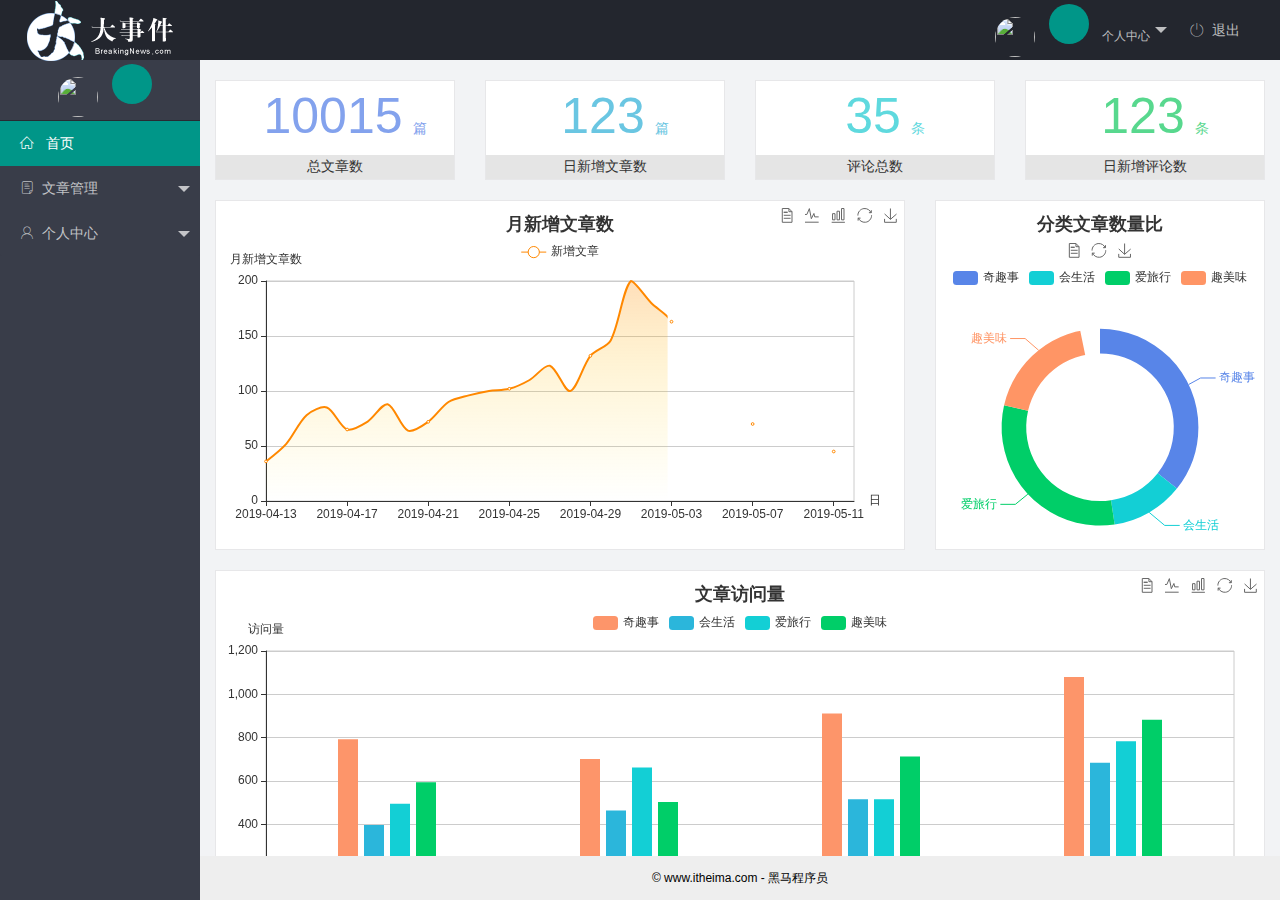
==== commit f912946b: "完成了个人中心功能的开发" ====
--- a/index.html
+++ b/index.html
@@ -30,9 +30,9 @@
                         个人中心
                     </a>
                     <dl class="layui-nav-child">
-                        <dd><a href="">基本资料</a></dd>
-                        <dd><a href="">更换头像</a></dd>
-                        <dd><a href="">重置密码</a></dd>
+                        <dd><a href="/user/user_info.html" target="fm">基本资料</a></dd>
+                        <dd><a href="/user/user_avatar.html" target="fm">更换头像</a></dd>
+                        <dd><a href="/user/user_pwd.html" target="fm">重置密码</a></dd>
                     </dl>
                 </li>
                 <li class="layui-nav-item" lay-header-event="menuRight" lay-unselect>
@@ -68,9 +68,9 @@
                     <li class="layui-nav-item">
                         <a href="javascript:;"><span class="iconfont icon-user"></span>个人中心</a>
                         <dl class="layui-nav-child">
-                            <dd><a href="javascript:;"><i class="layui-icon layui-icon-app"></i> 基本资料</a></dd>
-                            <dd><a href="javascript:;"><i class="layui-icon layui-icon-app"></i> 更换头像</a></dd>
-                            <dd><a href="javascript:;"><i class="layui-icon layui-icon-app"></i> 重置密码</a></dd>
+                            <dd><a href="/user/user_info.html" target="fm"><i class="layui-icon layui-icon-app"></i> 基本资料</a></dd>
+                            <dd><a href="/user/user_avatar.html" target="fm"><i class="layui-icon layui-icon-app"></i> 更换头像</a></dd>
+                            <dd><a href="/user/user_pwd.html" target="fm"><i class="layui-icon layui-icon-app"></i> 重置密码</a></dd>
                         </dl>
                     </li>
                 </ul>
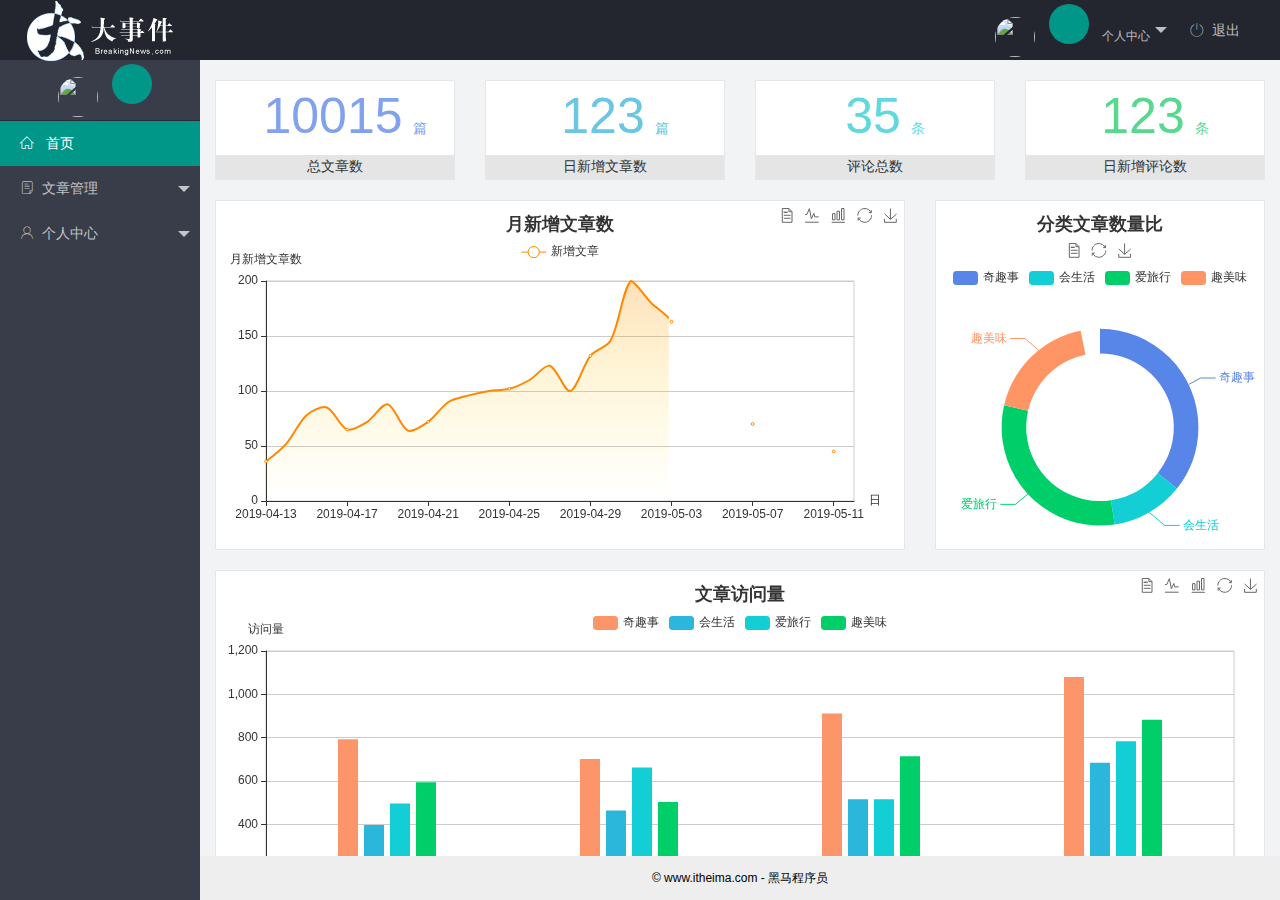
==== commit 58e6072b: "完成了文章管理的功能开发" ====
--- a/index.html
+++ b/index.html
@@ -60,9 +60,9 @@
                     <li class="layui-nav-item">
                         <a class="" href="javascript:;"><span class="iconfont icon-16"></span>文章管理</a>
                         <dl class="layui-nav-child">
-                            <dd><a href="javascript:;"><i class="layui-icon layui-icon-app"></i> 文章类别</a></dd>
-                            <dd><a href="javascript:;"><i class="layui-icon layui-icon-app"></i> 文章列表</a></dd>
-                            <dd><a href="javascript:;"><i class="layui-icon layui-icon-app"></i> 发表文章</a></dd>
+                            <dd><a href="/article/art_cate.html" target="fm"><i class="layui-icon layui-icon-app"></i> 文章类别</a></dd>
+                            <dd><a href="/article/art_list.html" target="fm"><i class="layui-icon layui-icon-app"></i> 文章列表</a></dd>
+                            <dd><a href="/article/art_pub.html" target="fm"><i class="layui-icon layui-icon-app"></i> 发表文章</a></dd>
                         </dl>
                     </li>
                     <li class="layui-nav-item">
--- a/assets/css/index.css
+++ b/assets/css/index.css
@@ -12,7 +12,8 @@
   iframe {
       width: 100%;
       height: 100%;
-  }
+  } 
+  /* 有两个下拉条，超出的部分隐藏掉就ok了 */
   .layui-body {
       overflow: hidden;
   }
